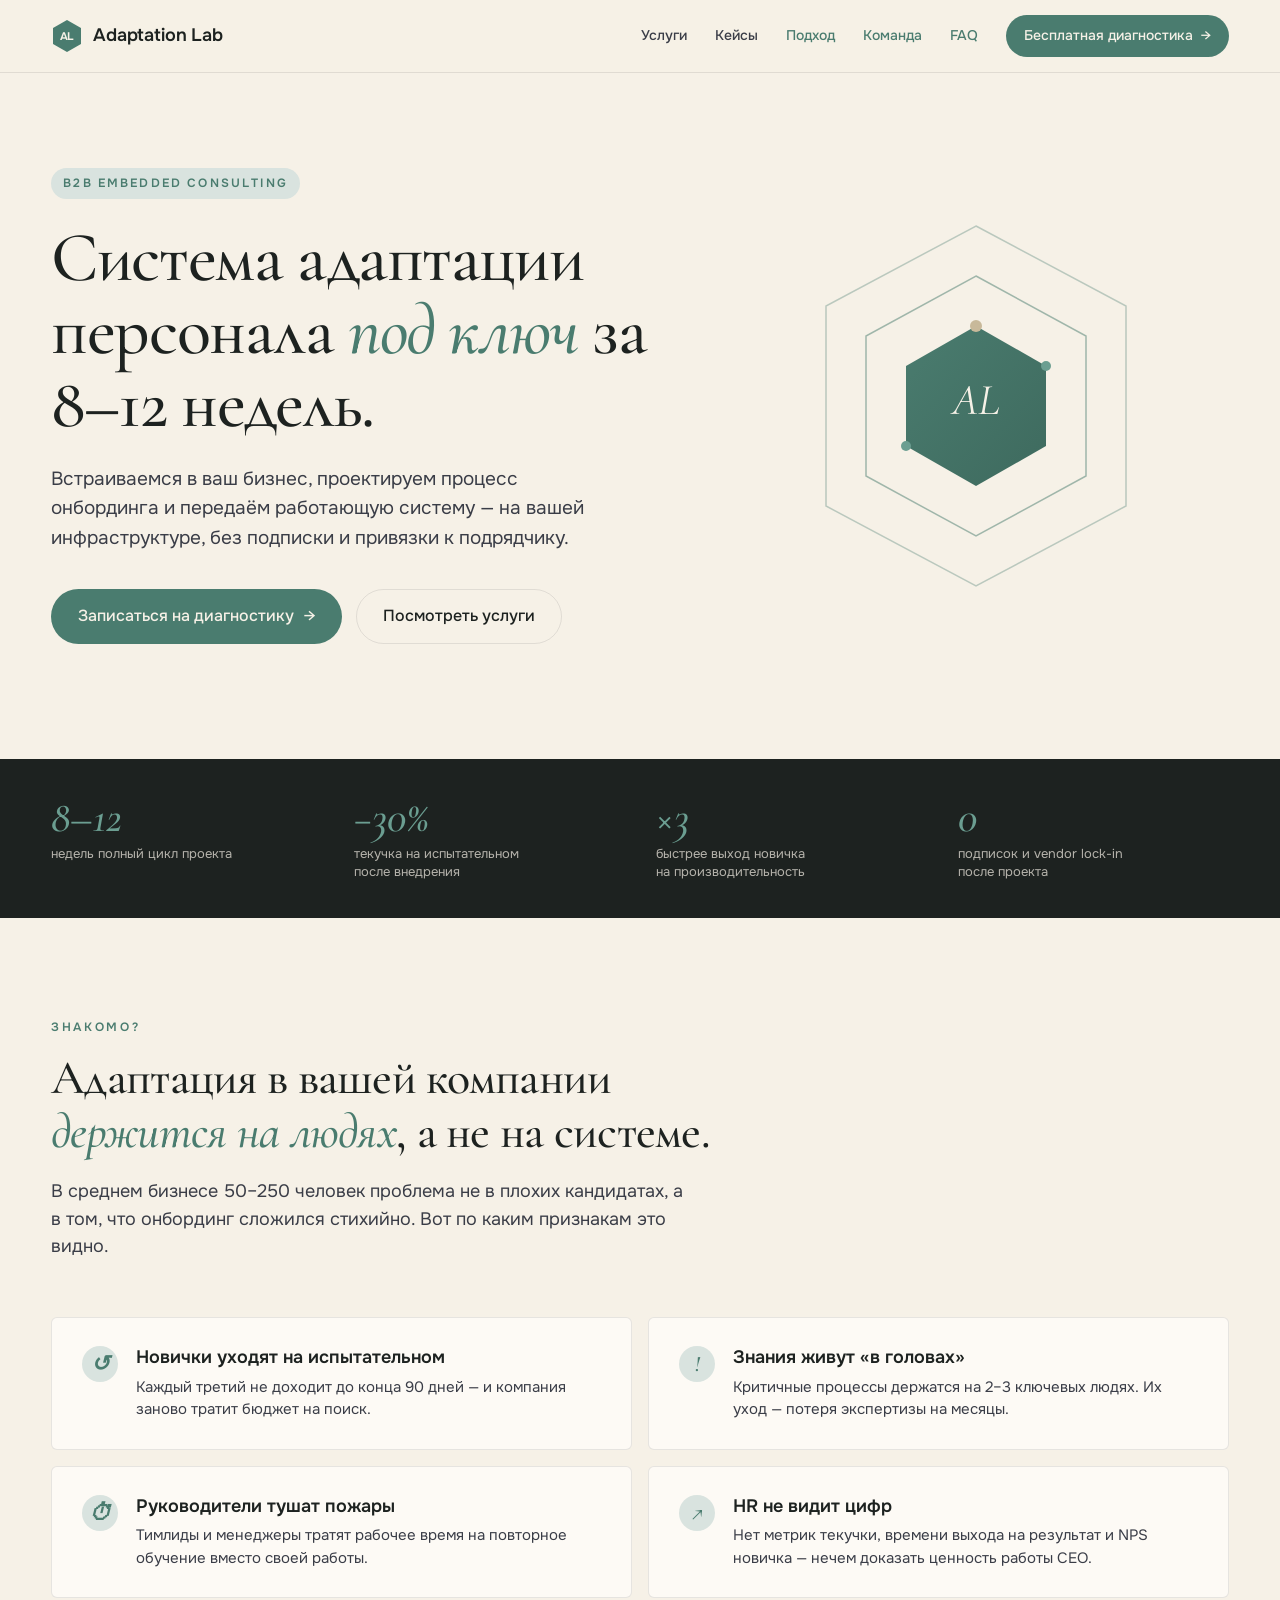
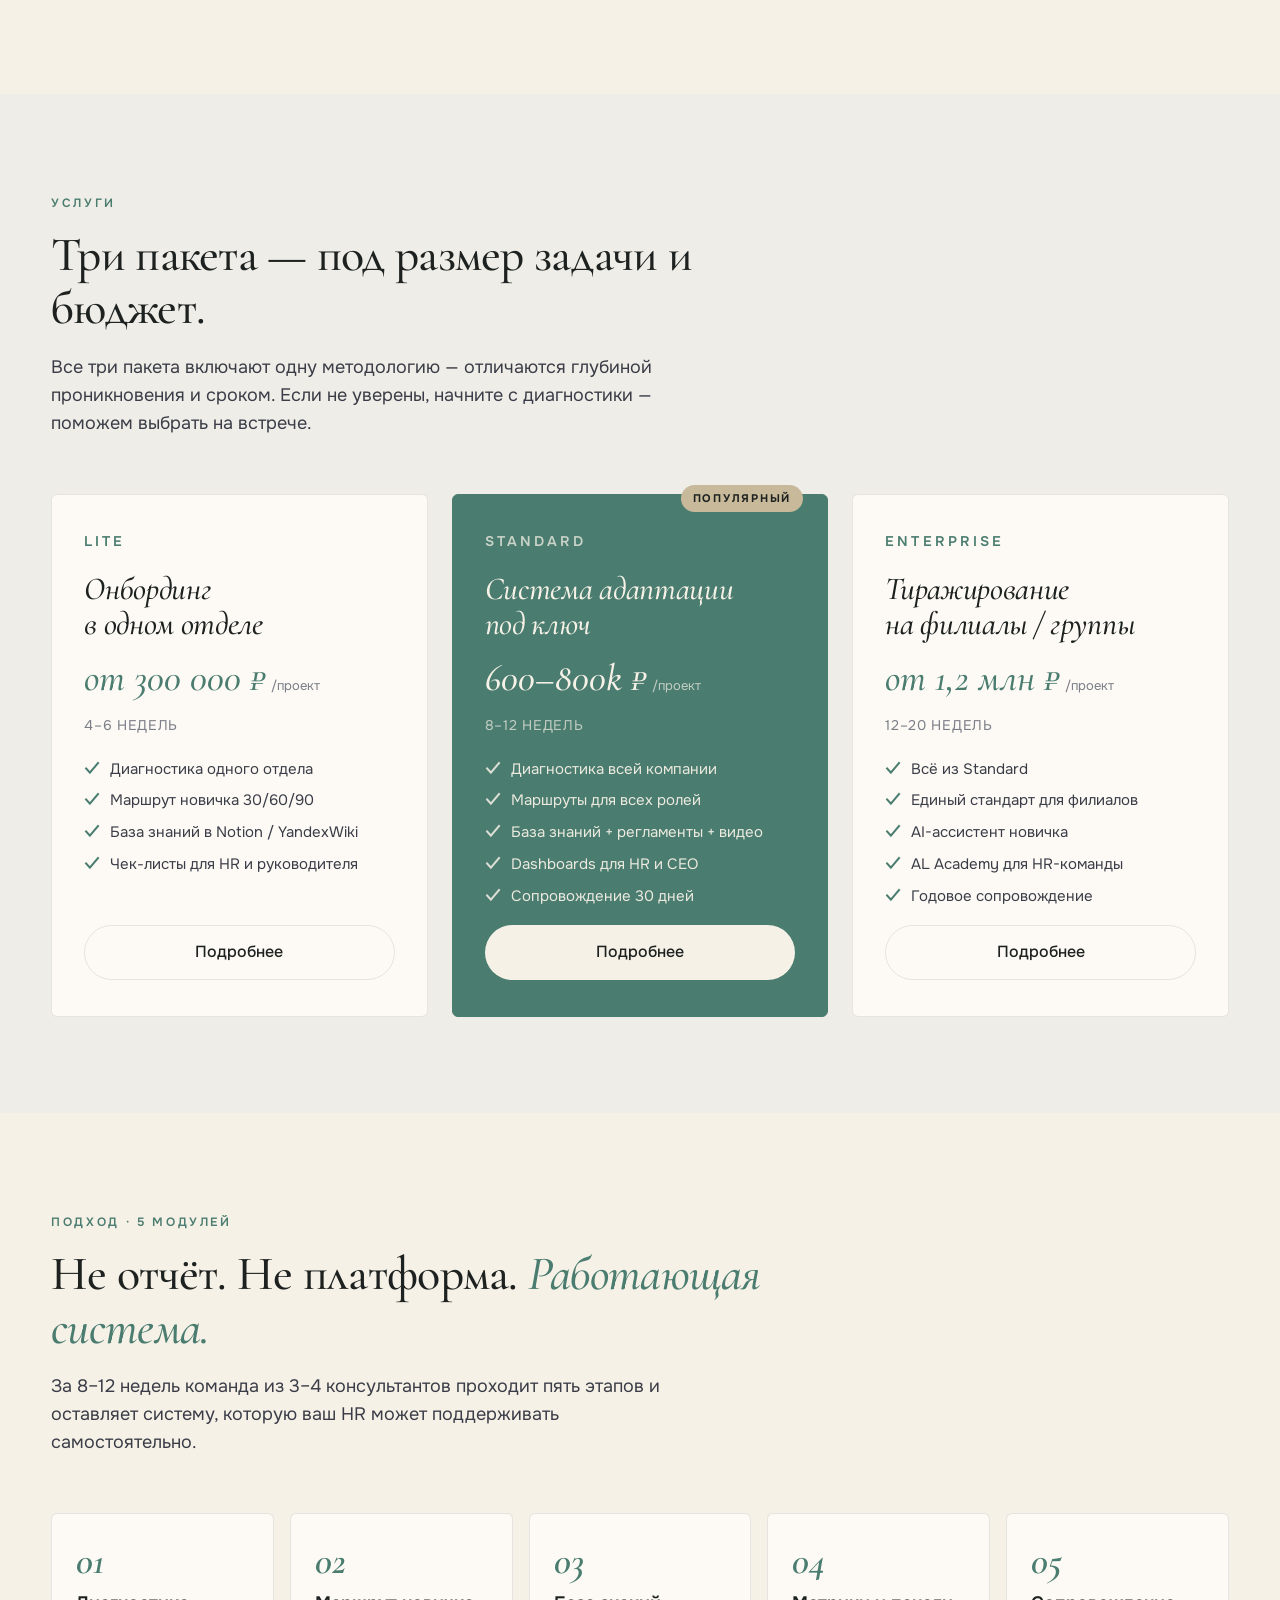
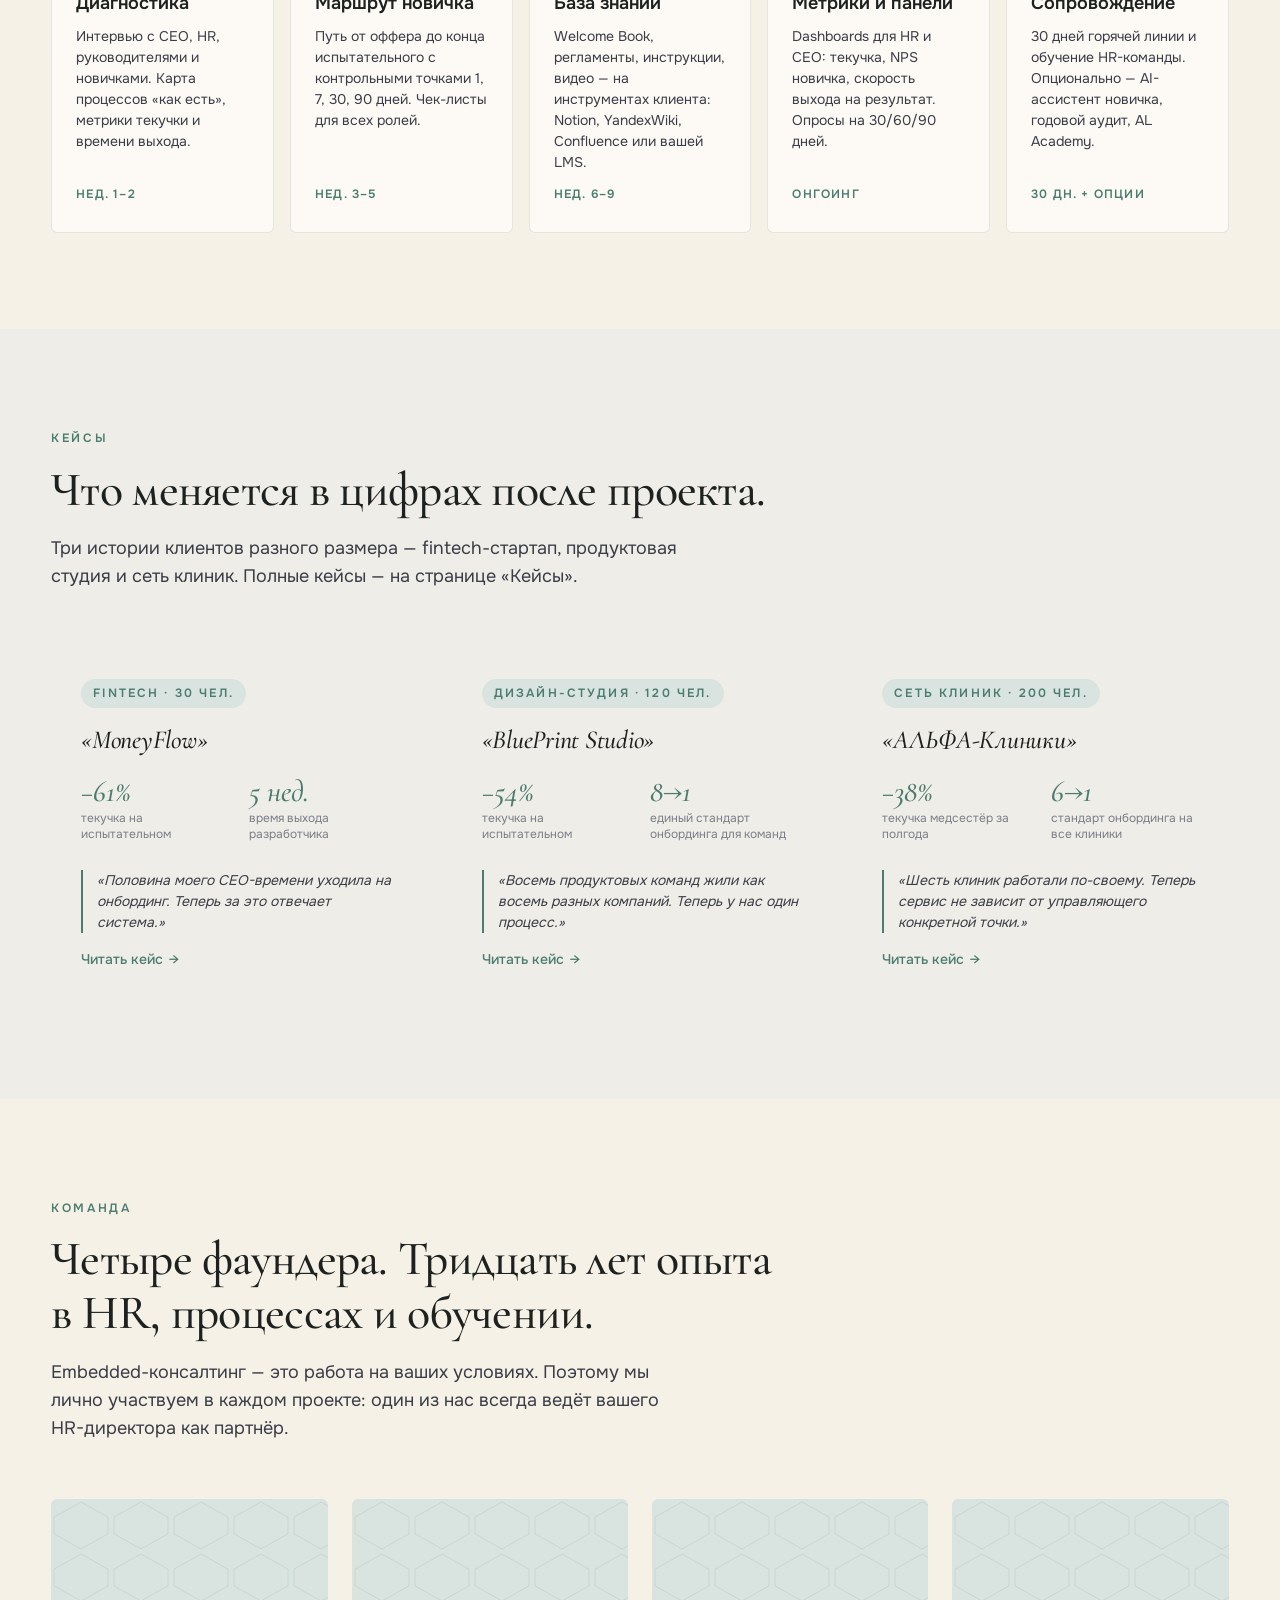
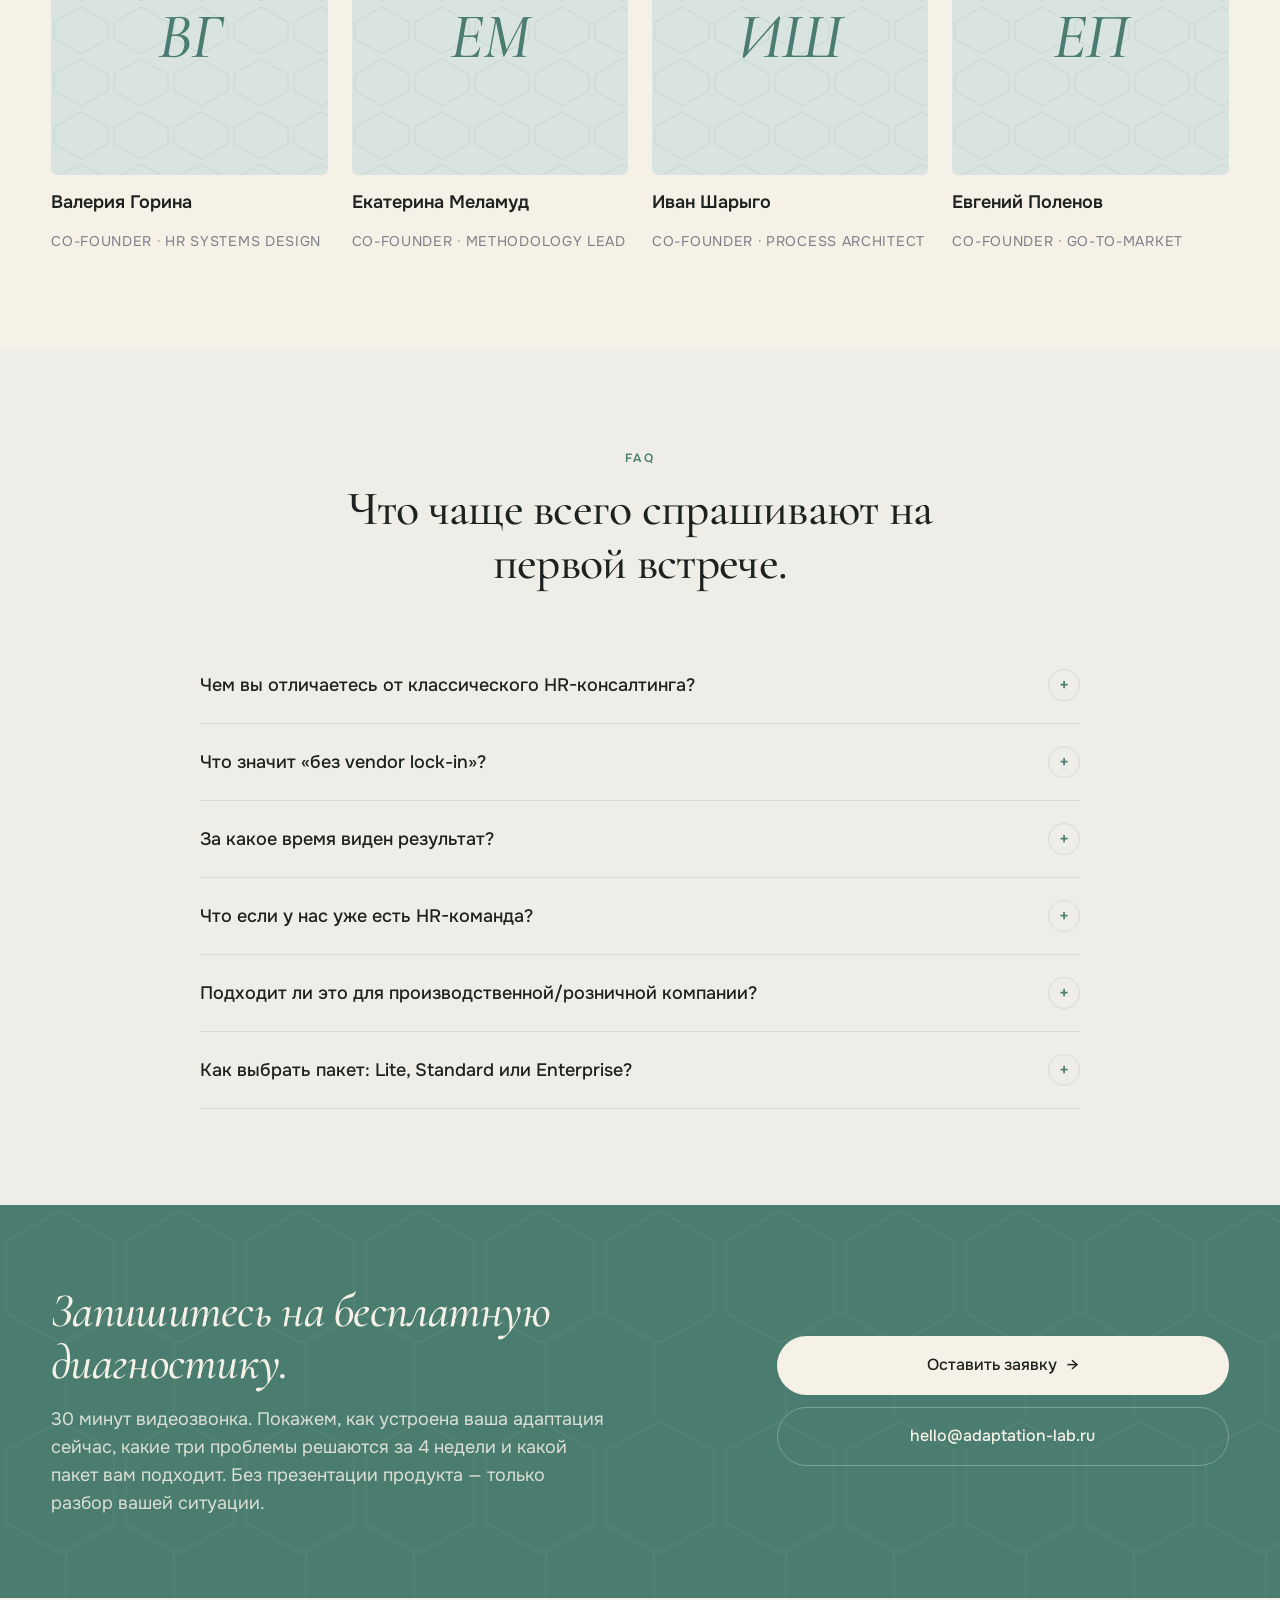
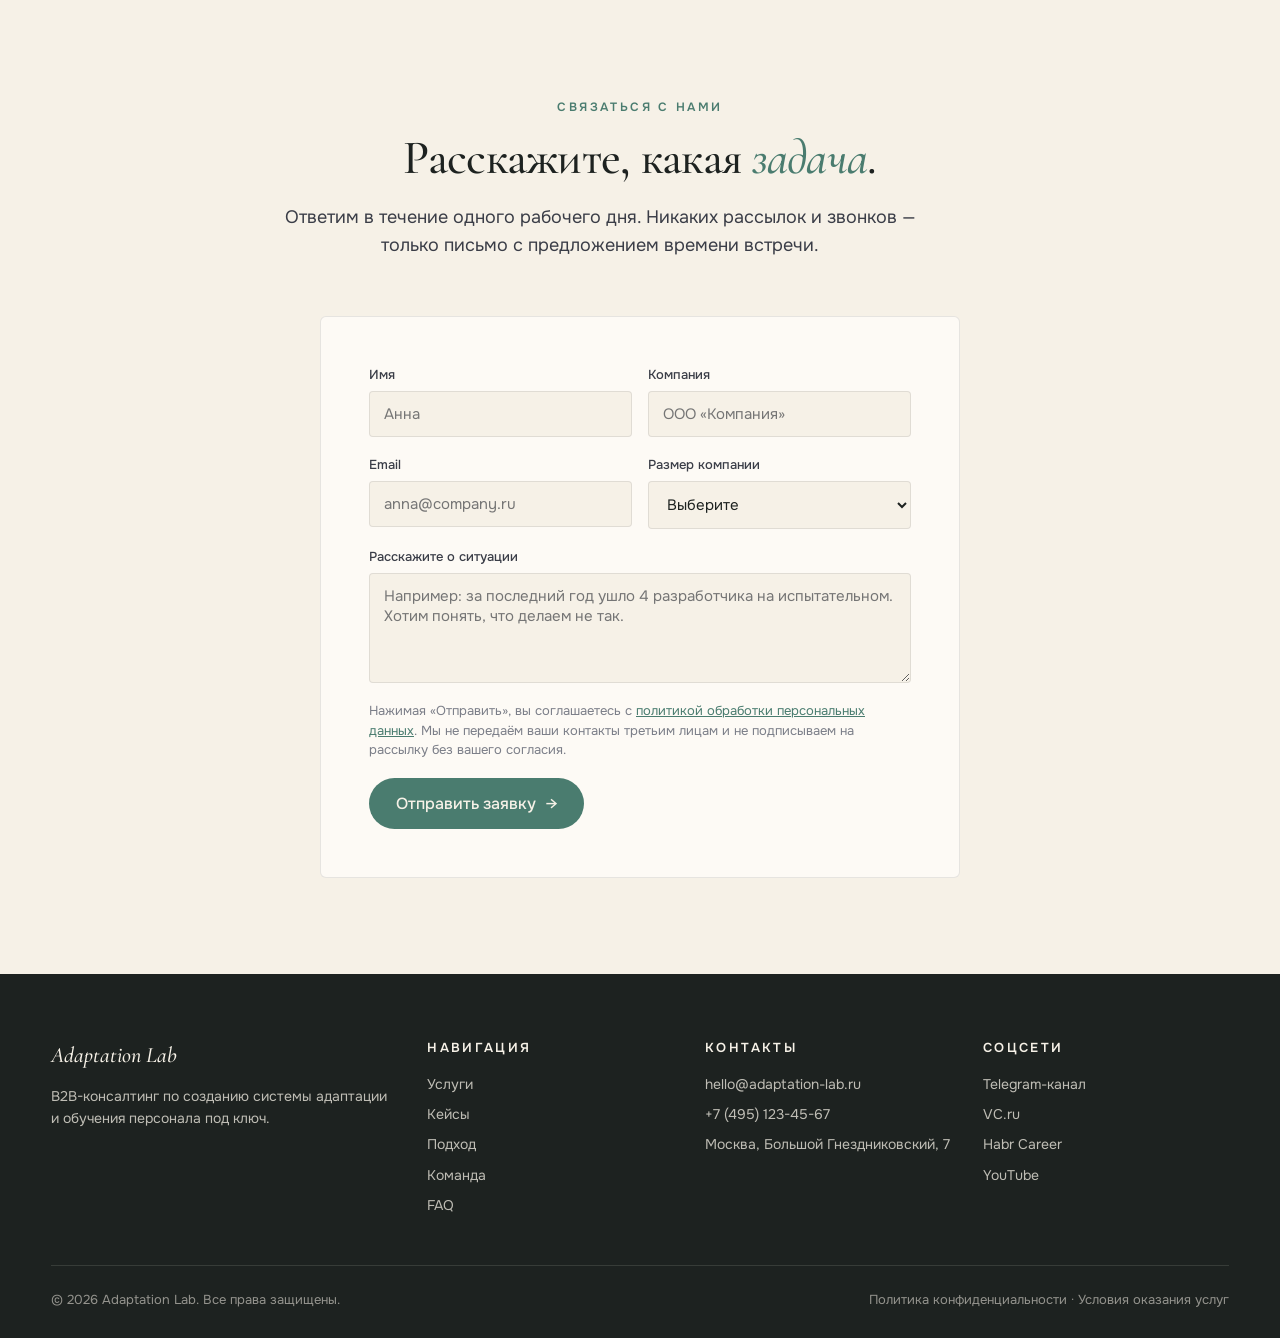
==== index.html @ 721b3966 "Add files via upload" ====
<!DOCTYPE html>
<html lang="ru">
<head>
<meta charset="UTF-8">
<meta name="viewport" content="width=device-width, initial-scale=1.0">
<title>Adaptation Lab — система адаптации персонала под ключ</title>
<meta name="description" content="B2B-консалтинг: проектируем и внедряем систему адаптации новых сотрудников за 8–12 недель. Без vendor lock-in. Для компаний 50–250 человек.">
<link rel="preconnect" href="https://fonts.googleapis.com">
<link rel="preconnect" href="https://fonts.gstatic.com" crossorigin>
<link href="https://fonts.googleapis.com/css2?family=Cormorant+Garamond:ital,wght@0,400;0,500;0,600;1,400;1,500;1,600&amp;family=Onest:wght@300;400;500;600;700&amp;display=swap" rel="stylesheet">
<link rel="stylesheet" href="style.css">
</head>
<body>

<!-- ========================= ШАПКА ========================= -->
<header class="site-header">
  <div class="container site-header__inner">
    <a href="index.html" class="logo" aria-label="Adaptation Lab">
      <svg class="logo-mark" viewBox="0 0 32 36" xmlns="http://www.w3.org/2000/svg">
        <polygon points="16,2 30,10 30,26 16,34 2,26 2,10"/>
        <text x="16" y="22" text-anchor="middle">AL</text>
      </svg>
      Adaptation&nbsp;Lab
    </a>

    <nav class="nav" aria-label="Главное меню">
      <a href="services.html" data-page="services.html">Услуги</a>
      <a href="cases.html" data-page="cases.html">Кейсы</a>
      <a href="index.html#approach" data-page="index.html">Подход</a>
      <a href="index.html#team" data-page="index.html">Команда</a>
      <a href="index.html#faq" data-page="index.html">FAQ</a>
      <a href="index.html#contact" class="nav-cta">Бесплатная диагностика <span class="arrow">→</span></a>
    </nav>

    <button class="menu-toggle" aria-label="Открыть меню" aria-expanded="false">
      <span></span><span></span><span></span>
    </button>
  </div>
</header>

<main>

<!-- ========================= HERO ========================= -->
<section class="hero">
  <div class="container hero__inner">
    <div class="hero__copy">
      <span class="hero__eyebrow">B2B Embedded Consulting</span>
      <h1>Система адаптации персонала <em>под ключ</em> за 8–12 недель.</h1>
      <p class="hero__lede">
        Встраиваемся в ваш бизнес, проектируем процесс онбординга и передаём
        работающую систему — на вашей инфраструктуре, без подписки и привязки к подрядчику.
      </p>
      <div class="hero__cta">
        <a href="#contact" class="btn btn--primary">Записаться на диагностику <span class="arrow">→</span></a>
        <a href="services.html" class="btn btn--secondary">Посмотреть услуги</a>
      </div>
    </div>

    <div class="hero__visual" aria-hidden="true">
      <svg viewBox="0 0 420 420" xmlns="http://www.w3.org/2000/svg">
        <defs>
          <linearGradient id="hexGrad" x1="0" y1="0" x2="1" y2="1">
            <stop offset="0%" stop-color="#4A7C6F"/>
            <stop offset="100%" stop-color="#3E6A5E"/>
          </linearGradient>
        </defs>
        <!-- Внешний шестиугольник -->
        <polygon points="210,30 360,110 360,310 210,390 60,310 60,110" fill="none" stroke="#4A7C6F" stroke-width="1.5" opacity="0.35"/>
        <!-- Средний -->
        <polygon points="210,80 320,140 320,280 210,340 100,280 100,140" fill="none" stroke="#4A7C6F" stroke-width="1.5" opacity="0.5"/>
        <!-- Внутренний (заполненный) -->
        <polygon points="210,130 280,170 280,250 210,290 140,250 140,170" fill="url(#hexGrad)"/>
        <!-- Маленькие узлы -->
        <circle cx="210" cy="130" r="6" fill="#C8B99A"/>
        <circle cx="280" cy="170" r="5" fill="#6B9E91"/>
        <circle cx="140" cy="250" r="5" fill="#6B9E91"/>
        <text x="210" y="218" text-anchor="middle" font-family="'Cormorant Garamond', serif" font-style="italic" font-size="44" fill="#F6F1E7">AL</text>
      </svg>
    </div>
  </div>
</section>

<!-- ========================= TRUST BAR ========================= -->
<section class="trust-bar">
  <div class="container">
    <div class="trust-bar__grid">
      <div class="trust-stat">
        <span class="trust-stat__num">8–12</span>
        <span class="trust-stat__label">недель полный цикл проекта</span>
      </div>
      <div class="trust-stat">
        <span class="trust-stat__num">−30%</span>
        <span class="trust-stat__label">текучка на испытательном<br>после внедрения</span>
      </div>
      <div class="trust-stat">
        <span class="trust-stat__num">×3</span>
        <span class="trust-stat__label">быстрее выход новичка<br>на производительность</span>
      </div>
      <div class="trust-stat">
        <span class="trust-stat__num">0</span>
        <span class="trust-stat__label">подписок и vendor&nbsp;lock-in<br>после проекта</span>
      </div>
    </div>
  </div>
</section>

<!-- ========================= ЗНАКОМО? ========================= -->
<section class="section section--cream">
  <div class="container">
    <div class="section-header">
      <span class="section__eyebrow">Знакомо?</span>
      <h2>Адаптация в вашей компании <em>держится на людях</em>, а не на системе.</h2>
      <p class="section__lede">
        В среднем бизнесе 50–250 человек проблема не в плохих кандидатах, а в том,
        что онбординг сложился стихийно. Вот по каким признакам это видно.
      </p>
    </div>

    <div class="pain-grid">
      <div class="pain-card">
        <div class="pain-card__icon">↺</div>
        <div>
          <div class="pain-card__title">Новички уходят на испытательном</div>
          <div class="pain-card__body">Каждый третий не доходит до конца 90 дней — и компания заново тратит бюджет на поиск.</div>
        </div>
      </div>
      <div class="pain-card">
        <div class="pain-card__icon">!</div>
        <div>
          <div class="pain-card__title">Знания живут «в головах»</div>
          <div class="pain-card__body">Критичные процессы держатся на 2–3 ключевых людях. Их уход — потеря экспертизы на месяцы.</div>
        </div>
      </div>
      <div class="pain-card">
        <div class="pain-card__icon">⏱</div>
        <div>
          <div class="pain-card__title">Руководители тушат пожары</div>
          <div class="pain-card__body">Тимлиды и менеджеры тратят рабочее время на повторное обучение вместо своей работы.</div>
        </div>
      </div>
      <div class="pain-card">
        <div class="pain-card__icon">↗</div>
        <div>
          <div class="pain-card__title">HR не видит цифр</div>
          <div class="pain-card__body">Нет метрик текучки, времени выхода на результат и NPS новичка — нечем доказать ценность работы CEO.</div>
        </div>
      </div>
    </div>
  </div>
</section>

<!-- ========================= УСЛУГИ ПРЕВЬЮ ========================= -->
<section class="section section--cream2" id="packages">
  <div class="container">
    <div class="section-header">
      <span class="section__eyebrow">Услуги</span>
      <h2>Три пакета — под размер задачи и бюджет.</h2>
      <p class="section__lede">
        Все три пакета включают одну методологию — отличаются глубиной проникновения и сроком.
        Если не уверены, начните с диагностики — поможем выбрать на встрече.
      </p>
    </div>

    <div class="packages">
      <div class="package">
        <span class="package__name">Lite</span>
        <h3 class="package__title">Онбординг<br>в одном отделе</h3>
        <div class="package__price">от 300 000 ₽<small>/проект</small></div>
        <div class="package__term">4–6 недель</div>
        <ul class="package__features">
          <li>Диагностика одного отдела</li>
          <li>Маршрут новичка 30/60/90</li>
          <li>База знаний в Notion / YandexWiki</li>
          <li>Чек-листы для HR и руководителя</li>
        </ul>
        <a href="services.html#lite" class="btn btn--secondary">Подробнее</a>
      </div>

      <div class="package package--featured">
        <span class="package__badge">Популярный</span>
        <span class="package__name">Standard</span>
        <h3 class="package__title">Система адаптации<br>под ключ</h3>
        <div class="package__price">600–800k ₽<small>/проект</small></div>
        <div class="package__term">8–12 недель</div>
        <ul class="package__features">
          <li>Диагностика всей компании</li>
          <li>Маршруты для всех ролей</li>
          <li>База знаний + регламенты + видео</li>
          <li>Dashboards для HR и CEO</li>
          <li>Сопровождение 30 дней</li>
        </ul>
        <a href="services.html#standard" class="btn btn--white">Подробнее</a>
      </div>

      <div class="package">
        <span class="package__name">Enterprise</span>
        <h3 class="package__title">Тиражирование<br>на филиалы / группы</h3>
        <div class="package__price">от 1,2 млн ₽<small>/проект</small></div>
        <div class="package__term">12–20 недель</div>
        <ul class="package__features">
          <li>Всё из Standard</li>
          <li>Единый стандарт для филиалов</li>
          <li>AI-ассистент новичка</li>
          <li>AL Academy для HR-команды</li>
          <li>Годовое сопровождение</li>
        </ul>
        <a href="services.html#enterprise" class="btn btn--secondary">Подробнее</a>
      </div>
    </div>
  </div>
</section>

<!-- ========================= ПОДХОД ========================= -->
<section class="section section--cream" id="approach">
  <div class="container">
    <div class="section-header">
      <span class="section__eyebrow">Подход · 5 модулей</span>
      <h2>Не отчёт. Не платформа. <em>Работающая система.</em></h2>
      <p class="section__lede">
        За 8–12 недель команда из 3–4 консультантов проходит пять этапов и оставляет
        систему, которую ваш HR может поддерживать самостоятельно.
      </p>
    </div>

    <div class="steps">
      <div class="step">
        <div class="step__num">01</div>
        <div class="step__title">Диагностика</div>
        <p class="step__body">Интервью с CEO, HR, руководителями и новичками. Карта процессов «как есть», метрики текучки и времени выхода.</p>
        <div class="step__weeks">Нед. 1–2</div>
      </div>
      <div class="step">
        <div class="step__num">02</div>
        <div class="step__title">Маршрут новичка</div>
        <p class="step__body">Путь от оффера до конца испытательного с контрольными точками 1, 7, 30, 90 дней. Чек-листы для всех ролей.</p>
        <div class="step__weeks">Нед. 3–5</div>
      </div>
      <div class="step">
        <div class="step__num">03</div>
        <div class="step__title">База знаний</div>
        <p class="step__body">Welcome Book, регламенты, инструкции, видео — на инструментах клиента: Notion, YandexWiki, Confluence или вашей LMS.</p>
        <div class="step__weeks">Нед. 6–9</div>
      </div>
      <div class="step">
        <div class="step__num">04</div>
        <div class="step__title">Метрики и панели</div>
        <p class="step__body">Dashboards для HR и CEO: текучка, NPS новичка, скорость выхода на результат. Опросы на 30/60/90 дней.</p>
        <div class="step__weeks">Онгоинг</div>
      </div>
      <div class="step">
        <div class="step__num">05</div>
        <div class="step__title">Сопровождение</div>
        <p class="step__body">30 дней горячей линии и обучение HR-команды. Опционально — AI-ассистент новичка, годовой аудит, AL Academy.</p>
        <div class="step__weeks">30 дн. + опции</div>
      </div>
    </div>
  </div>
</section>

<!-- ========================= КЕЙСЫ ПРЕВЬЮ ========================= -->
<section class="section section--cream2" id="cases">
  <div class="container">
    <div class="section-header">
      <span class="section__eyebrow">Кейсы</span>
      <h2>Что меняется в цифрах после проекта.</h2>
      <p class="section__lede">
        Три истории клиентов разного размера — fintech-стартап, продуктовая студия
        и сеть клиник. Полные кейсы — на странице «Кейсы».
      </p>
    </div>

    <div class="cases-grid">
      <div class="case-card">
        <span class="case-card__industry">Fintech · 30 чел.</span>
        <h3 class="case-card__title">«MoneyFlow»</h3>
        <div class="case-card__metrics">
          <div class="case-metric">
            <div class="case-metric__num">−61%</div>
            <div class="case-metric__label">текучка на испытательном</div>
          </div>
          <div class="case-metric">
            <div class="case-metric__num">5 нед.</div>
            <div class="case-metric__label">время выхода разработчика</div>
          </div>
        </div>
        <p class="case-card__quote">«Половина моего CEO-времени уходила на онбординг. Теперь за это отвечает система.»</p>
        <a href="cases.html#moneyflow" class="case-card__link">Читать кейс <span>→</span></a>
      </div>

      <div class="case-card">
        <span class="case-card__industry">Дизайн-студия · 120 чел.</span>
        <h3 class="case-card__title">«BluePrint Studio»</h3>
        <div class="case-card__metrics">
          <div class="case-metric">
            <div class="case-metric__num">−54%</div>
            <div class="case-metric__label">текучка на испытательном</div>
          </div>
          <div class="case-metric">
            <div class="case-metric__num">8→1</div>
            <div class="case-metric__label">единый стандарт онбординга для команд</div>
          </div>
        </div>
        <p class="case-card__quote">«Восемь продуктовых команд жили как восемь разных компаний. Теперь у нас один процесс.»</p>
        <a href="cases.html#blueprint" class="case-card__link">Читать кейс <span>→</span></a>
      </div>

      <div class="case-card">
        <span class="case-card__industry">Сеть клиник · 200 чел.</span>
        <h3 class="case-card__title">«АЛЬФА-Клиники»</h3>
        <div class="case-card__metrics">
          <div class="case-metric">
            <div class="case-metric__num">−38%</div>
            <div class="case-metric__label">текучка медсестёр за полгода</div>
          </div>
          <div class="case-metric">
            <div class="case-metric__num">6→1</div>
            <div class="case-metric__label">стандарт онбординга на все клиники</div>
          </div>
        </div>
        <p class="case-card__quote">«Шесть клиник работали по-своему. Теперь сервис не зависит от управляющего конкретной точки.»</p>
        <a href="cases.html#alfa" class="case-card__link">Читать кейс <span>→</span></a>
      </div>
    </div>
  </div>
</section>

<!-- ========================= КОМАНДА ========================= -->
<section class="section section--cream" id="team">
  <div class="container">
    <div class="section-header">
      <span class="section__eyebrow">Команда</span>
      <h2>Четыре фаундера. Тридцать лет опыта в HR, процессах и обучении.</h2>
      <p class="section__lede">
        Embedded-консалтинг — это работа на ваших условиях. Поэтому мы лично участвуем
        в каждом проекте: один из нас всегда ведёт вашего HR-директора как партнёр.
      </p>
    </div>

    <div class="team-grid">
      <div class="team-member">
        <div class="team-member__avatar">ВГ</div>
        <div class="team-member__name">Валерия Горина</div>
        <div class="team-member__role">Co-founder · HR Systems Design</div>
      </div>
      <div class="team-member">
        <div class="team-member__avatar">ЕМ</div>
        <div class="team-member__name">Екатерина Меламуд</div>
        <div class="team-member__role">Co-founder · Methodology Lead</div>
      </div>
      <div class="team-member">
        <div class="team-member__avatar">ИШ</div>
        <div class="team-member__name">Иван Шарыго</div>
        <div class="team-member__role">Co-founder · Process Architect</div>
      </div>
      <div class="team-member">
        <div class="team-member__avatar">ЕП</div>
        <div class="team-member__name">Евгений Поленов</div>
        <div class="team-member__role">Co-founder · Go-to-Market</div>
      </div>
    </div>
  </div>
</section>

<!-- ========================= FAQ ========================= -->
<section class="section section--cream2" id="faq">
  <div class="container">
    <div class="section-header center">
      <span class="section__eyebrow">FAQ</span>
      <h2>Что чаще всего спрашивают на первой встрече.</h2>
    </div>

    <div class="faq">
      <div class="faq__item">
        <button class="faq__q" aria-expanded="false">
          <span>Чем вы отличаетесь от классического HR-консалтинга?</span>
          <span class="faq__icon">+</span>
        </button>
        <div class="faq__a">
          <div class="faq__a-inner">
            Классический консалтинг продаёт отчёт с рекомендациями — внедрять его вы будете сами.
            Мы продаём результат: команда из 3–4 консультантов 8–12 недель работает внутри
            вашей компании, собирает систему и передаёт обученной HR-команде. После проекта
            у вас остаётся работающий процесс, а не папка PDF.
          </div>
        </div>
      </div>

      <div class="faq__item">
        <button class="faq__q" aria-expanded="false">
          <span>Что значит «без vendor lock-in»?</span>
          <span class="faq__icon">+</span>
        </button>
        <div class="faq__a">
          <div class="faq__a-inner">
            У нас нет собственной SaaS-платформы. Систему собираем на инструментах, которые
            уже есть у вас: 1С ЗУП, корпоративный портал, Notion / YandexWiki / Confluence,
            ваша LMS (iSpring, Поток, WebSoft, Mirapolis). После проекта вы не платите нам
            подписку и не зависите от наших серверов.
          </div>
        </div>
      </div>

      <div class="faq__item">
        <button class="faq__q" aria-expanded="false">
          <span>За какое время виден результат?</span>
          <span class="faq__icon">+</span>
        </button>
        <div class="faq__a">
          <div class="faq__a-inner">
            Первые артефакты (документы и регламенты) — на 3–5 неделе проекта. Изменения в
            метриках текучки и времени выхода видны через 3–6 месяцев после внедрения, потому
            что нужен полный цикл найма и испытательного срока новых сотрудников.
          </div>
        </div>
      </div>

      <div class="faq__item">
        <button class="faq__q" aria-expanded="false">
          <span>Что если у нас уже есть HR-команда?</span>
          <span class="faq__icon">+</span>
        </button>
        <div class="faq__a">
          <div class="faq__a-inner">
            Это идеальный сценарий. Мы работаем не вместо HR, а вместе с ним. По итогам
            проекта ваш HR владеет системой и поддерживает её самостоятельно. Если HR-команды
            нет, мы помогаем нанять одного-двух человек, которые потом ведут процесс.
          </div>
        </div>
      </div>

      <div class="faq__item">
        <button class="faq__q" aria-expanded="false">
          <span>Подходит ли это для производственной/розничной компании?</span>
          <span class="faq__icon">+</span>
        </button>
        <div class="faq__a">
          <div class="faq__a-inner">
            Да. У нас есть отдельный сценарий для бизнеса с распределёнными точками — единый
            стандарт онбординга, видео-инструкции, чек-листы для управляющих смен. Это
            пакет Enterprise с тиражированием.
          </div>
        </div>
      </div>

      <div class="faq__item">
        <button class="faq__q" aria-expanded="false">
          <span>Как выбрать пакет: Lite, Standard или Enterprise?</span>
          <span class="faq__icon">+</span>
        </button>
        <div class="faq__a">
          <div class="faq__a-inner">
            Если хотите проверить наш подход на одном отделе — берите Lite. Если меняете
            систему адаптации в компании 50–250 человек — Standard. Если нужно тиражировать
            на филиалы или нужны допмодули (AI-ассистент, AL Academy) — Enterprise. На первой
            встрече мы поможем определиться бесплатно.
          </div>
        </div>
      </div>
    </div>
  </div>
</section>

<!-- ========================= CTA + ФОРМА ========================= -->
<section class="cta-banner" id="contact">
  <div class="container">
    <div class="cta-banner__inner">
      <div>
        <h2>Запишитесь на бесплатную диагностику.</h2>
        <p>30 минут видеозвонка. Покажем, как устроена ваша адаптация сейчас, какие три проблемы решаются за 4 недели и какой пакет вам подходит. Без презентации продукта — только разбор вашей ситуации.</p>
      </div>

      <div class="cta-banner__buttons">
        <a href="#contact-form" class="btn btn--white">Оставить заявку <span class="arrow">→</span></a>
        <a href="mailto:hello@adaptation-lab.ru" class="btn btn--ghost">hello@adaptation-lab.ru</a>
      </div>
    </div>
  </div>
</section>

<section class="section section--cream">
  <div class="container">
    <div class="section-header center">
      <span class="section__eyebrow">Связаться с нами</span>
      <h2>Расскажите, какая <em>задача</em>.</h2>
      <p class="section__lede">
        Ответим в течение одного рабочего дня. Никаких рассылок и звонков — только письмо
        с предложением времени встречи.
      </p>
    </div>

    <form class="form" id="contact-form" novalidate>
      <div class="form-row">
        <div class="form-group">
          <label for="name">Имя</label>
          <input type="text" id="name" name="name" required autocomplete="name" placeholder="Анна">
        </div>
        <div class="form-group">
          <label for="company">Компания</label>
          <input type="text" id="company" name="company" required autocomplete="organization" placeholder="OOO «Компания»">
        </div>
      </div>

      <div class="form-row">
        <div class="form-group">
          <label for="email">Email</label>
          <input type="email" id="email" name="email" required autocomplete="email" placeholder="anna@company.ru">
        </div>
        <div class="form-group">
          <label for="size">Размер компании</label>
          <select id="size" name="size" required>
            <option value="">Выберите</option>
            <option value="lt50">До 50 человек</option>
            <option value="50-150">50–150 человек</option>
            <option value="150-250">150–250 человек</option>
            <option value="250+">Больше 250</option>
          </select>
        </div>
      </div>

      <div class="form-group">
        <label for="message">Расскажите о ситуации</label>
        <textarea id="message" name="message" placeholder="Например: за последний год ушло 4 разработчика на испытательном. Хотим понять, что делаем не так."></textarea>
      </div>

      <p class="form__small">
        Нажимая «Отправить», вы соглашаетесь с <a href="#">политикой обработки персональных данных</a>.
        Мы не передаём ваши контакты третьим лицам и не подписываем на рассылку без вашего согласия.
      </p>

      <button type="submit" class="btn btn--primary">Отправить заявку <span class="arrow">→</span></button>

      <div class="form__success" role="status">
        Спасибо! Заявка получена. Ответим в течение одного рабочего дня на указанный email.
      </div>
    </form>
  </div>
</section>

</main>

<!-- ========================= ФУТЕР ========================= -->
<footer class="site-footer">
  <div class="container">
    <div class="site-footer__top">
      <div>
        <div class="site-footer__brand">Adaptation Lab</div>
        <p>B2B-консалтинг по созданию системы адаптации<br>и обучения персонала под ключ.</p>
      </div>
      <div>
        <h4>Навигация</h4>
        <ul>
          <li><a href="services.html">Услуги</a></li>
          <li><a href="cases.html">Кейсы</a></li>
          <li><a href="index.html#approach">Подход</a></li>
          <li><a href="index.html#team">Команда</a></li>
          <li><a href="index.html#faq">FAQ</a></li>
        </ul>
      </div>
      <div>
        <h4>Контакты</h4>
        <ul>
          <li><a href="mailto:hello@adaptation-lab.ru">hello@adaptation-lab.ru</a></li>
          <li><a href="tel:+74951234567">+7 (495) 123-45-67</a></li>
          <li>Москва, Большой Гнездниковский, 7</li>
        </ul>
      </div>
      <div>
        <h4>Соцсети</h4>
        <ul>
          <li><a href="#">Telegram-канал</a></li>
          <li><a href="#">VC.ru</a></li>
          <li><a href="#">Habr Career</a></li>
          <li><a href="#">YouTube</a></li>
        </ul>
      </div>
    </div>

    <div class="site-footer__bottom">
      <span>© <span data-year>2026</span> Adaptation Lab. Все права защищены.</span>
      <span><a href="#">Политика конфиденциальности</a> · <a href="#">Условия оказания услуг</a></span>
    </div>
  </div>
</footer>

<script src="main.js"></script>
</body>
</html>
---- style.css ----
/* ============================================================
   Adaptation Lab — стили сайта
   Палитра: Sage / Charcoal / Cream / Tan / Sand
   Шрифты:  Cormorant Garamond (заголовки, цитаты) + Onest (текст)
   ============================================================ */

:root {
  --sage:        #4A7C6F;
  --sage-deep:   #3E6A5E;
  --sage-mid:    #6B9E91;
  --sage-soft:   #D9E3DF;
  --charcoal:    #1D2220;
  --charcoal-2:  #2D3330;
  --cream:       #F6F1E7;
  --cream-2:     #EFEDE7;
  --tan:         #C8B99A;
  --sand:        #E8DFC9;
  --white:       #FDFAF5;
  --ink:         #1D2220;
  --ink-2:       #3A3D47;
  --muted:       #7B7E88;
  --line:        rgba(29, 31, 40, 0.10);

  --font-serif:  'Cormorant Garamond', 'Times New Roman', serif;
  --font-sans:   'Onest', system-ui, -apple-system, sans-serif;

  --radius:      6px;
  --max-w:       1280px;
  --pad-x:       clamp(20px, 4vw, 56px);
}

* { box-sizing: border-box; margin: 0; padding: 0; }

html { scroll-behavior: smooth; }

body {
  font-family: var(--font-sans);
  font-size: 16px;
  line-height: 1.55;
  color: var(--ink);
  background: var(--cream);
  -webkit-font-smoothing: antialiased;
  -moz-osx-font-smoothing: grayscale;
}

a { color: inherit; text-decoration: none; }

img { max-width: 100%; display: block; }

/* ────────────── Контейнер ────────────── */
.container {
  max-width: var(--max-w);
  margin: 0 auto;
  padding: 0 var(--pad-x);
  width: 100%;
}

/* ────────────── Шапка ────────────── */
.site-header {
  position: sticky;
  top: 0;
  z-index: 100;
  background: rgba(246, 241, 231, 0.92);
  backdrop-filter: saturate(150%) blur(12px);
  -webkit-backdrop-filter: saturate(150%) blur(12px);
  border-bottom: 1px solid var(--line);
}
.site-header__inner {
  display: flex;
  align-items: center;
  justify-content: space-between;
  gap: 24px;
  height: 72px;
}
.logo {
  display: flex;
  align-items: center;
  gap: 10px;
  font-weight: 600;
  letter-spacing: -0.01em;
  font-size: 18px;
}
.logo-mark {
  width: 32px;
  height: 36px;
  display: block;
}
.logo-mark polygon { fill: var(--sage); }
.logo-mark text { fill: var(--cream); font-family: var(--font-sans); font-size: 11px; font-weight: 700; }

.nav {
  display: flex;
  align-items: center;
  gap: 28px;
}
.nav a {
  font-size: 14px;
  font-weight: 500;
  color: var(--ink-2);
  transition: color .15s;
}
.nav a:hover { color: var(--sage); }
.nav a.is-active { color: var(--sage); }

.nav-cta {
  display: inline-flex;
  align-items: center;
  gap: 8px;
  background: var(--sage);
  color: var(--cream) !important;
  padding: 10px 18px;
  border-radius: 999px;
  font-weight: 500;
  font-size: 14px;
  transition: background .15s, transform .15s;
}
.nav-cta:hover { background: var(--sage-deep); transform: translateY(-1px); }

.menu-toggle {
  display: none;
  background: none;
  border: 0;
  width: 40px;
  height: 40px;
  cursor: pointer;
  position: relative;
}
.menu-toggle span {
  display: block;
  width: 24px;
  height: 2px;
  background: var(--ink);
  margin: 5px auto;
  transition: transform .25s, opacity .15s;
}
.menu-toggle.is-open span:nth-child(1) { transform: translateY(7px) rotate(45deg); }
.menu-toggle.is-open span:nth-child(2) { opacity: 0; }
.menu-toggle.is-open span:nth-child(3) { transform: translateY(-7px) rotate(-45deg); }

@media (max-width: 880px) {
  .nav { display: none; position: absolute; top: 72px; left: 0; right: 0; flex-direction: column; gap: 0; background: var(--cream); padding: 16px var(--pad-x); border-bottom: 1px solid var(--line); }
  .nav.is-open { display: flex; }
  .nav a { padding: 12px 0; border-bottom: 1px solid var(--line); width: 100%; }
  .nav a:last-child { border-bottom: 0; }
  .nav-cta { margin-top: 12px; align-self: flex-start; }
  .menu-toggle { display: block; }
}

/* ────────────── Hero ────────────── */
.hero {
  padding: 80px 0 100px;
  position: relative;
  overflow: hidden;
}
.hero__inner {
  display: grid;
  grid-template-columns: 1.2fr 1fr;
  gap: 64px;
  align-items: center;
}
.hero__eyebrow {
  display: inline-block;
  font-size: 12px;
  font-weight: 600;
  letter-spacing: 0.18em;
  text-transform: uppercase;
  color: var(--sage);
  margin-bottom: 22px;
  padding: 6px 12px;
  background: var(--sage-soft);
  border-radius: 999px;
}
.hero h1 {
  font-family: var(--font-serif);
  font-weight: 500;
  font-size: clamp(40px, 5.5vw, 72px);
  line-height: 1.04;
  letter-spacing: -0.02em;
  color: var(--ink);
  margin-bottom: 24px;
}
.hero h1 em {
  font-style: italic;
  color: var(--sage);
}
.hero__lede {
  font-size: 19px;
  line-height: 1.55;
  color: var(--ink-2);
  max-width: 540px;
  margin-bottom: 36px;
}
.hero__cta {
  display: flex;
  flex-wrap: wrap;
  gap: 14px;
  align-items: center;
}
.hero__visual {
  position: relative;
  aspect-ratio: 1;
  display: flex;
  align-items: center;
  justify-content: center;
}
.hero__visual svg {
  width: 100%;
  max-width: 420px;
}

@media (max-width: 880px) {
  .hero { padding: 48px 0 64px; }
  .hero__inner { grid-template-columns: 1fr; gap: 32px; }
  .hero__visual { max-width: 320px; margin: 0 auto; }
}

/* ────────────── Кнопки ────────────── */
.btn {
  display: inline-flex;
  align-items: center;
  gap: 10px;
  font-family: var(--font-sans);
  font-size: 16px;
  font-weight: 500;
  padding: 14px 26px;
  border-radius: 999px;
  border: 1px solid transparent;
  cursor: pointer;
  transition: background .15s, transform .15s, border-color .15s, color .15s;
}
.btn--primary {
  background: var(--sage);
  color: var(--cream);
}
.btn--primary:hover { background: var(--sage-deep); transform: translateY(-1px); }
.btn--secondary {
  background: transparent;
  color: var(--ink);
  border-color: var(--line);
}
.btn--secondary:hover { border-color: var(--sage); color: var(--sage); }
.btn--ghost {
  background: transparent;
  color: var(--cream);
  border-color: rgba(245, 243, 239, 0.3);
}
.btn--ghost:hover { border-color: var(--cream); }
.btn--white {
  background: var(--cream);
  color: var(--ink);
}
.btn--white:hover { background: var(--white); }

.arrow {
  display: inline-block;
  transition: transform .15s;
}
.btn:hover .arrow { transform: translateX(2px); }

/* ────────────── Trust bar ────────────── */
.trust-bar {
  background: var(--charcoal);
  color: var(--cream);
  padding: 36px 0;
}
.trust-bar__grid {
  display: grid;
  grid-template-columns: repeat(4, 1fr);
  gap: 32px;
}
.trust-stat {
  display: flex;
  flex-direction: column;
  gap: 6px;
}
.trust-stat__num {
  font-family: var(--font-serif);
  font-style: italic;
  font-size: 44px;
  font-weight: 500;
  line-height: 1;
  color: var(--sage-mid);
}
.trust-stat__label {
  font-size: 13px;
  color: rgba(246, 241, 231, 0.7);
  line-height: 1.4;
}

@media (max-width: 720px) {
  .trust-bar__grid { grid-template-columns: 1fr 1fr; gap: 24px; }
}

/* ────────────── Секция ────────────── */
.section {
  padding: 96px 0;
  position: relative;
}
.section--cream { background: var(--cream); }
.section--cream2 { background: var(--cream-2); }
.section--charcoal { background: var(--charcoal); color: var(--cream); }
.section--sage { background: var(--sage); color: var(--cream); }

.section-header {
  margin-bottom: 56px;
  max-width: 720px;
}
.section-header.center {
  margin-left: auto;
  margin-right: auto;
  text-align: center;
}
.section__eyebrow {
  display: inline-block;
  font-size: 12px;
  font-weight: 600;
  letter-spacing: 0.22em;
  text-transform: uppercase;
  color: var(--sage);
  margin-bottom: 16px;
}
.section--charcoal .section__eyebrow { color: var(--sage-mid); }
.section--sage .section__eyebrow { color: rgba(245, 243, 239, 0.7); }
.section h2 {
  font-family: var(--font-serif);
  font-weight: 500;
  font-size: clamp(32px, 4vw, 48px);
  line-height: 1.12;
  letter-spacing: -0.015em;
  margin-bottom: 18px;
}
.section h2 em { font-style: italic; color: var(--sage); }
.section--charcoal h2 em, .section--sage h2 em { color: var(--cream); opacity: 0.9; }
.section__lede {
  font-size: 18px;
  line-height: 1.55;
  color: var(--ink-2);
  max-width: 640px;
}
.section--charcoal .section__lede { color: rgba(246, 241, 231, 0.75); }
.section--sage .section__lede { color: rgba(246, 241, 231, 0.85); }

@media (max-width: 720px) {
  .section { padding: 64px 0; }
  .section-header { margin-bottom: 36px; }
}

/* ────────────── Pain section (Знакомо?) ────────────── */
.pain-grid {
  display: grid;
  grid-template-columns: repeat(2, 1fr);
  gap: 16px;
}
.pain-card {
  background: var(--white);
  border: 1px solid var(--line);
  border-radius: var(--radius);
  padding: 28px 30px;
  display: flex;
  gap: 18px;
  align-items: flex-start;
  transition: border-color .2s, transform .2s;
}
.pain-card:hover { border-color: var(--sage-mid); transform: translateY(-2px); }
.pain-card__icon {
  flex-shrink: 0;
  width: 36px;
  height: 36px;
  display: flex;
  align-items: center;
  justify-content: center;
  border-radius: 50%;
  background: var(--sage-soft);
  color: var(--sage);
  font-family: var(--font-serif);
  font-style: italic;
  font-size: 22px;
  font-weight: 600;
}
.pain-card__title {
  font-size: 18px;
  font-weight: 600;
  margin-bottom: 6px;
  line-height: 1.3;
}
.pain-card__body {
  font-size: 15px;
  color: var(--ink-2);
  line-height: 1.5;
}

@media (max-width: 720px) {
  .pain-grid { grid-template-columns: 1fr; }
}

/* ────────────── Услуги (пакеты) ────────────── */
.packages {
  display: grid;
  grid-template-columns: repeat(3, 1fr);
  gap: 24px;
  align-items: stretch;
}
.package {
  background: var(--white);
  border: 1px solid var(--line);
  border-radius: var(--radius);
  padding: 36px 32px;
  display: flex;
  flex-direction: column;
  gap: 18px;
  position: relative;
  transition: border-color .2s, transform .2s, box-shadow .2s;
}
.package:hover {
  border-color: var(--sage);
  transform: translateY(-3px);
  box-shadow: 0 14px 40px rgba(29, 34, 32, 0.07);
}
.package--featured {
  background: var(--sage);
  color: var(--cream);
  border-color: var(--sage);
}
.package--featured:hover { background: var(--sage-deep); }

.package__badge {
  position: absolute;
  top: -10px;
  right: 24px;
  background: var(--tan);
  color: var(--charcoal);
  font-size: 11px;
  font-weight: 700;
  letter-spacing: 0.16em;
  text-transform: uppercase;
  padding: 5px 12px;
  border-radius: 999px;
}
.package__name {
  font-size: 14px;
  font-weight: 600;
  letter-spacing: 0.22em;
  text-transform: uppercase;
  color: var(--sage);
}
.package--featured .package__name { color: rgba(246, 241, 231, 0.75); }

.package__title {
  font-family: var(--font-serif);
  font-style: italic;
  font-weight: 500;
  font-size: 32px;
  line-height: 1.1;
  letter-spacing: -0.01em;
}
.package__price {
  font-family: var(--font-serif);
  font-style: italic;
  font-weight: 500;
  font-size: 38px;
  line-height: 1;
  color: var(--sage);
}
.package--featured .package__price { color: var(--cream); }
.package__price small {
  font-family: var(--font-sans);
  font-style: normal;
  font-size: 13px;
  font-weight: 400;
  color: var(--muted);
  margin-left: 6px;
}
.package--featured .package__price small { color: rgba(246, 241, 231, 0.7); }
.package__term {
  font-size: 14px;
  color: var(--muted);
  letter-spacing: 0.05em;
  text-transform: uppercase;
}
.package--featured .package__term { color: rgba(246, 241, 231, 0.7); }
.package__features {
  list-style: none;
  display: flex;
  flex-direction: column;
  gap: 10px;
  margin-top: 4px;
  padding: 0;
  flex: 1;
}
.package__features li {
  font-size: 15px;
  line-height: 1.45;
  display: flex;
  gap: 10px;
  align-items: flex-start;
  color: var(--ink-2);
}
.package--featured .package__features li { color: rgba(246, 241, 231, 0.94); }
.package__features li::before {
  content: '✓';
  color: var(--sage);
  font-weight: 700;
  flex-shrink: 0;
}
.package--featured .package__features li::before { color: rgba(246, 241, 231, 0.85); }
.package .btn { width: 100%; justify-content: center; }

@media (max-width: 920px) {
  .packages { grid-template-columns: 1fr; gap: 16px; }
}

/* ────────────── Подход (5 модулей) ────────────── */
.steps {
  display: grid;
  grid-template-columns: repeat(5, 1fr);
  gap: 16px;
  position: relative;
}
.step {
  background: var(--white);
  border: 1px solid var(--line);
  border-radius: var(--radius);
  padding: 28px 24px;
  display: flex;
  flex-direction: column;
  gap: 12px;
  position: relative;
  transition: border-color .2s, transform .2s;
}
.step:hover {
  border-color: var(--sage);
  transform: translateY(-2px);
}
.step__num {
  font-family: var(--font-serif);
  font-style: italic;
  font-weight: 600;
  font-size: 38px;
  color: var(--sage);
  line-height: 1;
}
.step__title {
  font-size: 18px;
  font-weight: 600;
  line-height: 1.25;
}
.step__body {
  font-size: 14px;
  color: var(--ink-2);
  line-height: 1.5;
  flex: 1;
}
.step__weeks {
  font-size: 12px;
  color: var(--sage);
  font-weight: 600;
  letter-spacing: 0.1em;
  text-transform: uppercase;
  margin-top: auto;
}

@media (max-width: 1100px) {
  .steps { grid-template-columns: repeat(2, 1fr); }
}
@media (max-width: 600px) {
  .steps { grid-template-columns: 1fr; }
}

/* ────────────── Кейсы превью ────────────── */
.cases-grid {
  display: grid;
  grid-template-columns: repeat(3, 1fr);
  gap: 24px;
}
.case-card {
  background: var(--cream-2);
  border-radius: var(--radius);
  padding: 32px 30px;
  display: flex;
  flex-direction: column;
  gap: 16px;
  transition: transform .2s, box-shadow .2s;
}
.case-card:hover {
  transform: translateY(-3px);
  box-shadow: 0 14px 40px rgba(29, 34, 32, 0.07);
}
.case-card__industry {
  display: inline-flex;
  align-self: flex-start;
  align-items: center;
  gap: 8px;
  font-size: 12px;
  font-weight: 600;
  letter-spacing: 0.18em;
  text-transform: uppercase;
  color: var(--sage);
  background: var(--sage-soft);
  padding: 5px 12px;
  border-radius: 999px;
}
.case-card__title {
  font-family: var(--font-serif);
  font-style: italic;
  font-weight: 500;
  font-size: 26px;
  line-height: 1.2;
  letter-spacing: -0.01em;
}
.case-card__metrics {
  display: flex;
  gap: 20px;
  margin: 6px 0 12px;
}
.case-metric {
  flex: 1;
}
.case-metric__num {
  font-family: var(--font-serif);
  font-style: italic;
  font-weight: 500;
  font-size: 30px;
  color: var(--sage);
  line-height: 1;
}
.case-metric__label {
  font-size: 12px;
  color: var(--muted);
  margin-top: 4px;
  line-height: 1.3;
}
.case-card__quote {
  font-size: 14px;
  font-style: italic;
  color: var(--ink-2);
  line-height: 1.5;
  border-left: 2px solid var(--sage);
  padding-left: 14px;
}
.case-card__link {
  font-size: 14px;
  font-weight: 500;
  color: var(--sage);
  display: inline-flex;
  gap: 6px;
  margin-top: auto;
}
.case-card__link:hover { gap: 10px; }

@media (max-width: 920px) {
  .cases-grid { grid-template-columns: 1fr; }
}

/* ────────────── Команда ────────────── */
.team-grid {
  display: grid;
  grid-template-columns: repeat(4, 1fr);
  gap: 24px;
}
.team-member {
  text-align: left;
  display: flex;
  flex-direction: column;
  gap: 14px;
}
.team-member__avatar {
  aspect-ratio: 1;
  border-radius: var(--radius);
  background: var(--sage-soft);
  display: flex;
  align-items: center;
  justify-content: center;
  font-family: var(--font-serif);
  font-style: italic;
  font-size: 64px;
  font-weight: 500;
  color: var(--sage);
  letter-spacing: -0.01em;
  position: relative;
  overflow: hidden;
}
.team-member__avatar::before {
  content: '';
  position: absolute;
  inset: 0;
  background-image: url("data:image/svg+xml;utf8,<svg xmlns='http://www.w3.org/2000/svg' width='80' height='70' viewBox='0 0 80 70'><polygon points='40,4 76,24 76,46 40,66 4,46 4,24' fill='none' stroke='%234A7C6F' stroke-width='1' opacity='0.18'/></svg>");
  background-size: 60px;
  background-repeat: repeat;
}
.team-member__name {
  font-size: 18px;
  font-weight: 600;
}
.team-member__role {
  font-size: 14px;
  color: var(--muted);
  letter-spacing: 0.05em;
  text-transform: uppercase;
}

@media (max-width: 880px) {
  .team-grid { grid-template-columns: 1fr 1fr; }
}

/* ────────────── FAQ accordion ────────────── */
.faq {
  max-width: 880px;
  margin: 0 auto;
}
.faq__item {
  border-bottom: 1px solid var(--line);
}
.faq__q {
  width: 100%;
  background: none;
  border: none;
  cursor: pointer;
  display: flex;
  align-items: center;
  justify-content: space-between;
  text-align: left;
  padding: 22px 0;
  font-family: inherit;
  font-size: 18px;
  font-weight: 500;
  color: var(--ink);
  gap: 16px;
}
.faq__icon {
  flex-shrink: 0;
  width: 32px;
  height: 32px;
  border-radius: 50%;
  border: 1px solid var(--line);
  display: flex;
  align-items: center;
  justify-content: center;
  font-size: 18px;
  color: var(--sage);
  transition: transform .25s, background .15s;
}
.faq__item.is-open .faq__icon {
  background: var(--sage);
  color: var(--cream);
  border-color: var(--sage);
  transform: rotate(45deg);
}
.faq__a {
  max-height: 0;
  overflow: hidden;
  transition: max-height .35s ease;
}
.faq__a-inner {
  padding: 0 0 22px;
  color: var(--ink-2);
  line-height: 1.6;
  font-size: 16px;
  max-width: 720px;
}

/* ────────────── CTA banner ────────────── */
.cta-banner {
  background: var(--sage);
  color: var(--cream);
  padding: 80px 0;
  position: relative;
  overflow: hidden;
}
.cta-banner::before {
  content: '';
  position: absolute;
  inset: 0;
  background-image: url("data:image/svg+xml;utf8,<svg xmlns='http://www.w3.org/2000/svg' width='160' height='140' viewBox='0 0 160 140'><g fill='none' stroke='%23F6F1E7' stroke-width='1'><polygon points='40,4 76,24 76,72 40,92 4,72 4,24'/><polygon points='120,4 156,24 156,72 120,92 84,72 84,24'/><polygon points='80,72 116,92 116,140 80,160 44,140 44,92'/></g></svg>");
  background-size: 240px;
  opacity: 0.06;
  pointer-events: none;
}
.cta-banner__inner {
  display: grid;
  grid-template-columns: 1.5fr 1fr;
  gap: 48px;
  align-items: center;
  position: relative;
}
.cta-banner h2 {
  font-family: var(--font-serif);
  font-style: italic;
  font-weight: 500;
  font-size: clamp(32px, 4vw, 48px);
  line-height: 1.1;
  letter-spacing: -0.015em;
  margin-bottom: 16px;
}
.cta-banner p {
  font-size: 18px;
  color: rgba(246, 241, 231, 0.85);
  max-width: 560px;
  line-height: 1.55;
}
.cta-banner__buttons {
  display: flex;
  flex-direction: column;
  gap: 12px;
}
.cta-banner__buttons .btn { justify-content: center; padding: 16px 28px; }

@media (max-width: 880px) {
  .cta-banner { padding: 56px 0; }
  .cta-banner__inner { grid-template-columns: 1fr; gap: 28px; }
}

/* ────────────── Форма ────────────── */
.form {
  background: var(--white);
  padding: 48px;
  border-radius: var(--radius);
  border: 1px solid var(--line);
  display: flex;
  flex-direction: column;
  gap: 18px;
  max-width: 640px;
  margin: 0 auto;
}
.form-row {
  display: grid;
  grid-template-columns: 1fr 1fr;
  gap: 16px;
}
.form-group {
  display: flex;
  flex-direction: column;
  gap: 6px;
}
.form label {
  font-size: 13px;
  color: var(--ink-2);
  font-weight: 500;
}
.form input,
.form textarea,
.form select {
  font-family: inherit;
  font-size: 15px;
  padding: 12px 14px;
  background: var(--cream);
  border: 1px solid var(--line);
  border-radius: 4px;
  color: var(--ink);
  transition: border-color .15s;
}
.form input:focus,
.form textarea:focus,
.form select:focus {
  outline: none;
  border-color: var(--sage);
}
.form textarea {
  min-height: 110px;
  resize: vertical;
  font-family: inherit;
}
.form__small {
  font-size: 13px;
  color: var(--muted);
  line-height: 1.5;
}
.form__small a { color: var(--sage); text-decoration: underline; }
.form .btn { align-self: flex-start; }

.form__success {
  background: var(--sage-soft);
  color: var(--sage-deep);
  padding: 16px 20px;
  border-radius: 4px;
  font-size: 15px;
  display: none;
}
.form__success.is-visible { display: block; }

@media (max-width: 600px) {
  .form { padding: 28px; }
  .form-row { grid-template-columns: 1fr; }
}

/* ────────────── Footer ────────────── */
.site-footer {
  background: var(--charcoal);
  color: rgba(246, 241, 231, 0.75);
  padding: 64px 0 28px;
  font-size: 14px;
  line-height: 1.6;
}
.site-footer__top {
  display: grid;
  grid-template-columns: 1.4fr 1fr 1fr 1fr;
  gap: 32px;
  margin-bottom: 48px;
}
.site-footer h4 {
  color: var(--cream);
  font-size: 13px;
  font-weight: 600;
  letter-spacing: 0.18em;
  text-transform: uppercase;
  margin-bottom: 14px;
}
.site-footer__brand {
  font-family: var(--font-serif);
  font-style: italic;
  font-weight: 500;
  font-size: 22px;
  color: var(--cream);
  margin-bottom: 12px;
}
.site-footer ul {
  list-style: none;
  display: flex;
  flex-direction: column;
  gap: 8px;
  padding: 0;
}
.site-footer a:hover { color: var(--sage-mid); }

.site-footer__bottom {
  display: flex;
  flex-wrap: wrap;
  justify-content: space-between;
  gap: 16px;
  align-items: center;
  border-top: 1px solid rgba(246, 241, 231, 0.12);
  padding-top: 24px;
  font-size: 13px;
  color: rgba(246, 241, 231, 0.55);
}

@media (max-width: 880px) {
  .site-footer__top { grid-template-columns: 1fr 1fr; gap: 24px; }
}
@media (max-width: 480px) {
  .site-footer__top { grid-template-columns: 1fr; }
}

/* ────────────── Page hero (для services / cases) ────────────── */
.page-hero {
  padding: 80px 0 60px;
  background: var(--cream-2);
  border-bottom: 1px solid var(--line);
}
.page-hero__eyebrow {
  font-size: 12px;
  font-weight: 600;
  letter-spacing: 0.22em;
  text-transform: uppercase;
  color: var(--sage);
  margin-bottom: 16px;
}
.page-hero h1 {
  font-family: var(--font-serif);
  font-weight: 500;
  font-size: clamp(36px, 4.5vw, 60px);
  line-height: 1.1;
  letter-spacing: -0.02em;
  max-width: 880px;
  margin-bottom: 18px;
}
.page-hero h1 em { font-style: italic; color: var(--sage); }
.page-hero p {
  font-size: 19px;
  color: var(--ink-2);
  max-width: 720px;
  line-height: 1.55;
}

/* ────────────── Сравнительная таблица пакетов ────────────── */
.compare-table {
  width: 100%;
  border-collapse: collapse;
  background: var(--white);
  border: 1px solid var(--line);
  border-radius: var(--radius);
  overflow: hidden;
  font-size: 14px;
}
.compare-table th, .compare-table td {
  padding: 16px 20px;
  text-align: left;
  border-bottom: 1px solid var(--line);
  vertical-align: top;
}
.compare-table thead th {
  background: var(--cream-2);
  font-size: 13px;
  font-weight: 600;
  letter-spacing: 0.05em;
  color: var(--ink);
}
.compare-table thead th.featured { background: var(--sage); color: var(--cream); }
.compare-table tbody td:first-child {
  font-weight: 500;
  color: var(--ink-2);
  letter-spacing: 0.04em;
  font-size: 13px;
  text-transform: uppercase;
  width: 30%;
}
.compare-table .featured-col { background: rgba(74, 124, 111, 0.05); }
.compare-table tr:last-child td { border-bottom: none; }

@media (max-width: 720px) {
  .compare-table { font-size: 12px; }
  .compare-table th, .compare-table td { padding: 12px 14px; }
}

/* ────────────── Case detail ────────────── */
.case-detail {
  display: grid;
  grid-template-columns: 1fr;
  gap: 48px;
  margin-top: 24px;
}
.case-block {
  background: var(--white);
  border: 1px solid var(--line);
  border-radius: var(--radius);
  padding: 48px;
}
.case-block__head {
  display: flex;
  flex-wrap: wrap;
  align-items: center;
  gap: 18px;
  margin-bottom: 24px;
}
.case-block__title {
  font-family: var(--font-serif);
  font-style: italic;
  font-weight: 500;
  font-size: 36px;
  line-height: 1.15;
  letter-spacing: -0.01em;
}
.case-block__metrics {
  display: grid;
  grid-template-columns: repeat(4, 1fr);
  gap: 18px;
  margin: 24px 0 28px;
  padding: 24px 0;
  border-top: 1px solid var(--line);
  border-bottom: 1px solid var(--line);
}
.case-metric-big__num {
  font-family: var(--font-serif);
  font-style: italic;
  font-weight: 500;
  font-size: 38px;
  color: var(--sage);
  line-height: 1;
  letter-spacing: -0.01em;
}
.case-metric-big__label {
  font-size: 13px;
  color: var(--muted);
  margin-top: 6px;
  line-height: 1.4;
}
.case-block h3 {
  font-size: 14px;
  font-weight: 600;
  letter-spacing: 0.18em;
  text-transform: uppercase;
  color: var(--sage);
  margin: 24px 0 10px;
}
.case-block p {
  color: var(--ink-2);
  line-height: 1.6;
  margin-bottom: 12px;
}
.case-block blockquote {
  font-family: var(--font-serif);
  font-style: italic;
  font-size: 22px;
  line-height: 1.4;
  color: var(--ink);
  border-left: 3px solid var(--sage);
  padding: 4px 0 4px 22px;
  margin: 28px 0;
  max-width: 720px;
}

@media (max-width: 720px) {
  .case-block { padding: 28px; }
  .case-block__metrics { grid-template-columns: 1fr 1fr; gap: 16px; }
}

/* ────────────── Module deep dive ────────────── */
.modules-deep {
  display: flex;
  flex-direction: column;
  gap: 16px;
}
.module-row {
  display: grid;
  grid-template-columns: 80px 1fr;
  gap: 24px;
  background: var(--white);
  border: 1px solid var(--line);
  border-radius: var(--radius);
  padding: 32px;
  align-items: start;
}
.module-row__num {
  font-family: var(--font-serif);
  font-style: italic;
  font-weight: 600;
  font-size: 56px;
  color: var(--sage);
  line-height: 1;
}
.module-row__name {
  font-size: 22px;
  font-weight: 600;
  margin-bottom: 6px;
}
.module-row__weeks {
  font-size: 12px;
  color: var(--sage);
  font-weight: 600;
  letter-spacing: 0.18em;
  text-transform: uppercase;
  margin-bottom: 14px;
}
.module-row__body {
  color: var(--ink-2);
  line-height: 1.6;
}
.module-row ul {
  margin-top: 14px;
  list-style: none;
  display: grid;
  grid-template-columns: 1fr 1fr;
  gap: 8px 24px;
}
.module-row ul li {
  font-size: 14px;
  color: var(--ink-2);
  position: relative;
  padding-left: 18px;
  line-height: 1.5;
}
.module-row ul li::before {
  content: '✓';
  color: var(--sage);
  position: absolute;
  left: 0;
  font-weight: 700;
}

@media (max-width: 720px) {
  .module-row { grid-template-columns: 1fr; padding: 24px; }
  .module-row ul { grid-template-columns: 1fr; }
  .module-row__num { font-size: 40px; }
}

/* ────────────── Утилиты ────────────── */
.hidden { display: none !important; }
.visually-hidden {
  position: absolute;
  width: 1px; height: 1px;
  padding: 0; margin: -1px;
  overflow: hidden; clip: rect(0,0,0,0);
  white-space: nowrap; border: 0;
}
.text-center { text-align: center; }
.mt-lg { margin-top: 64px; }
.mb-lg { margin-bottom: 64px; }
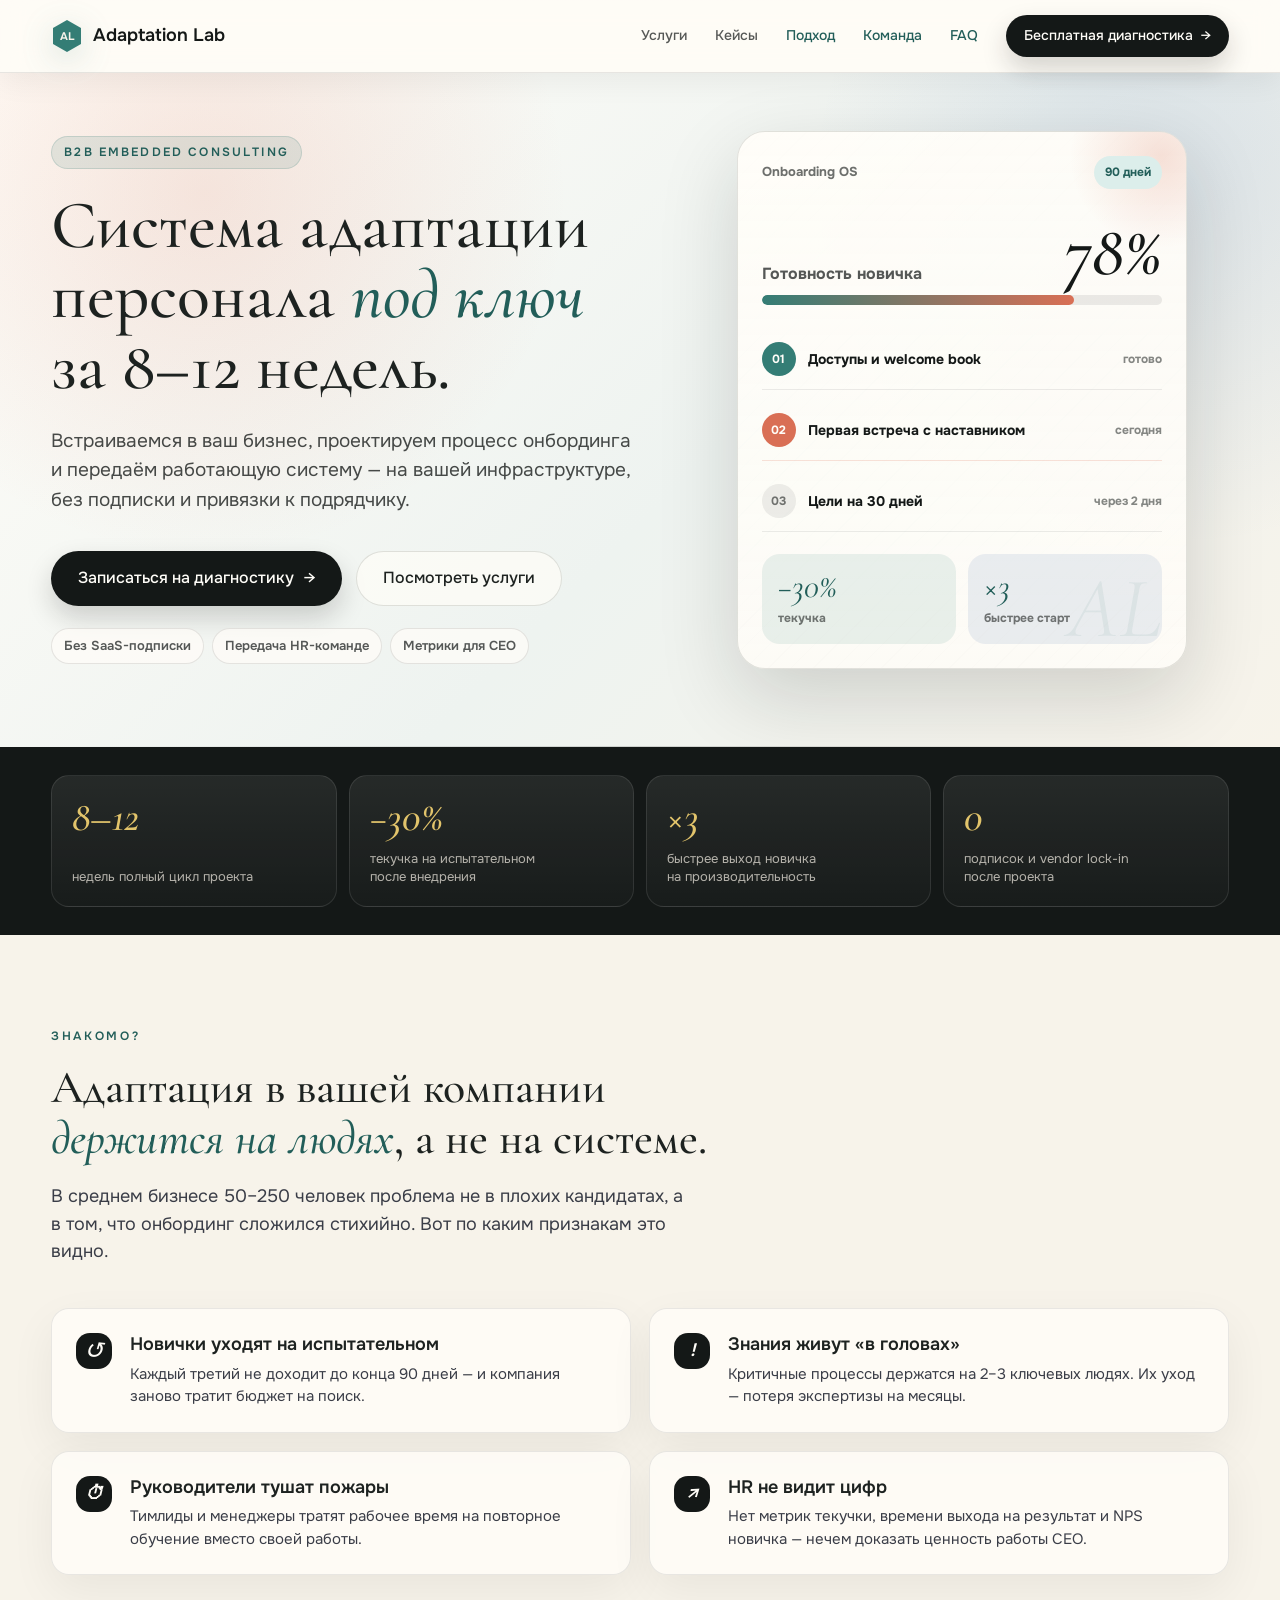
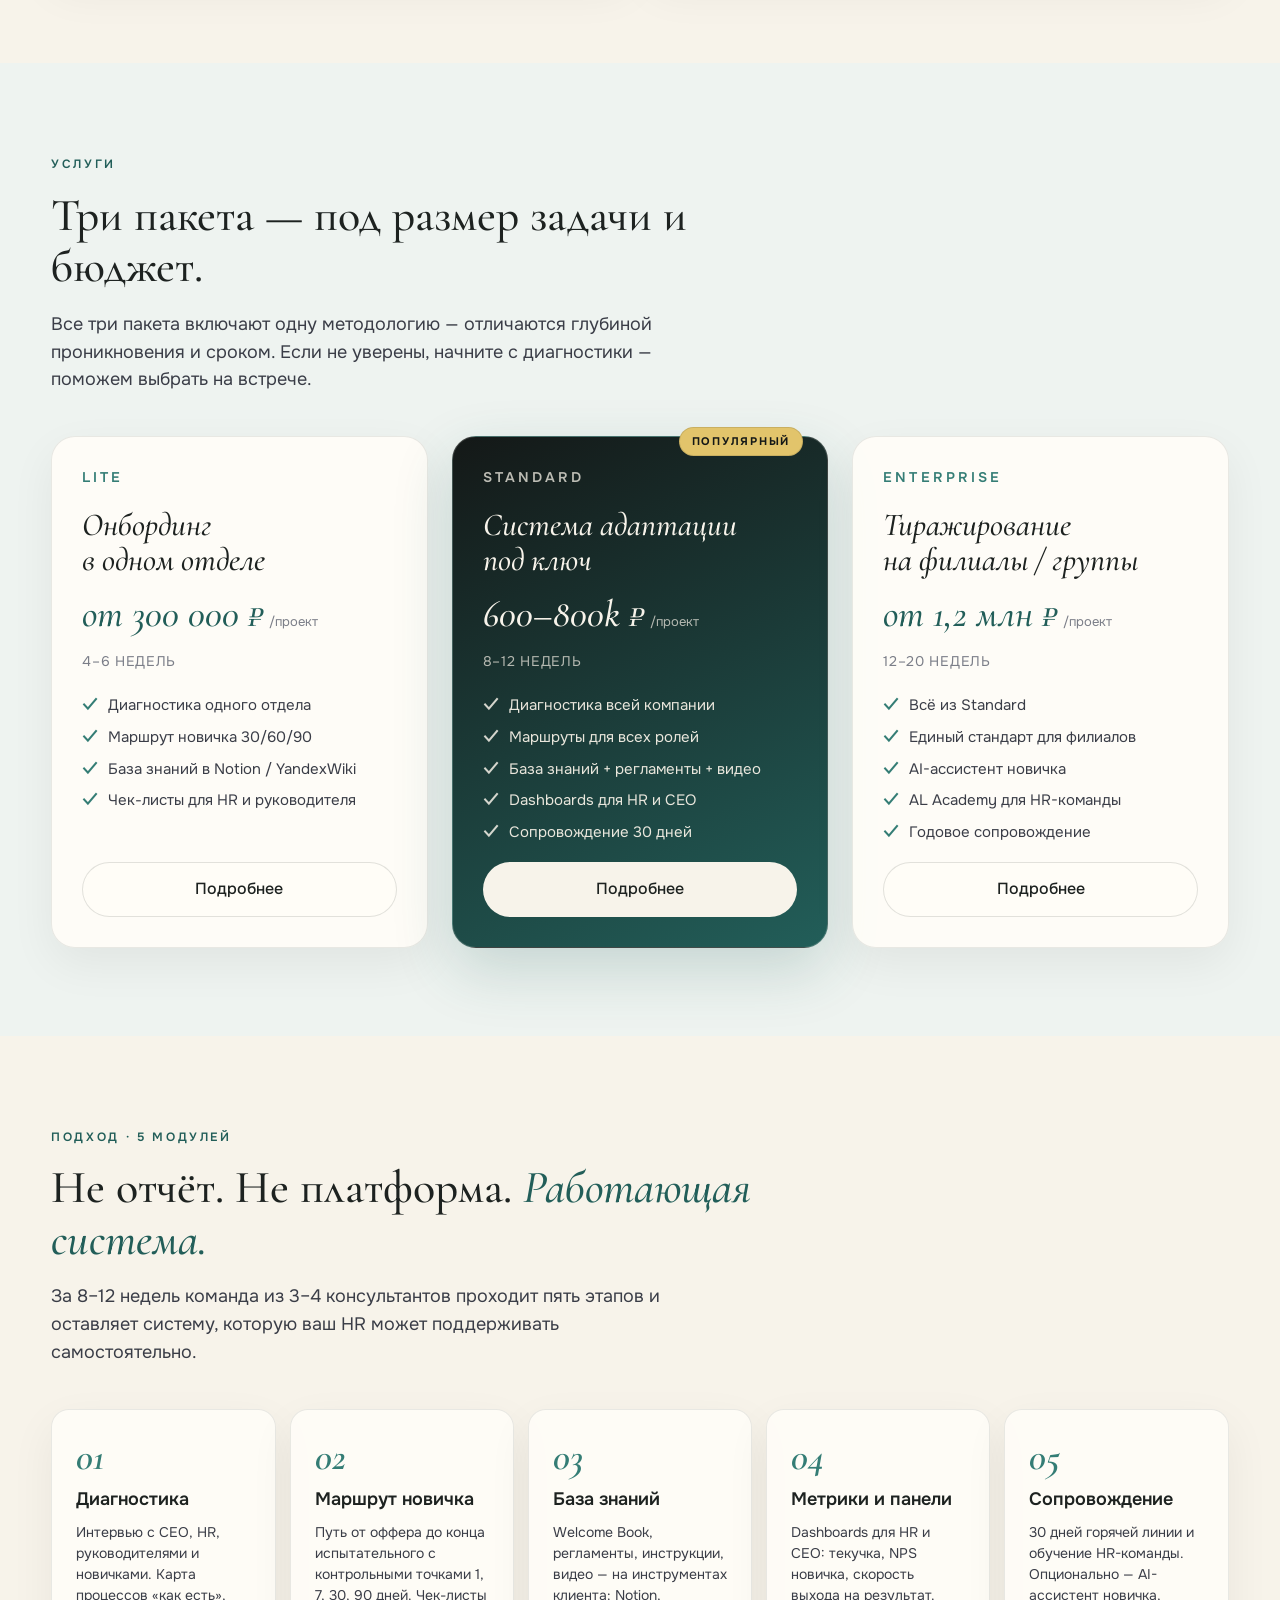
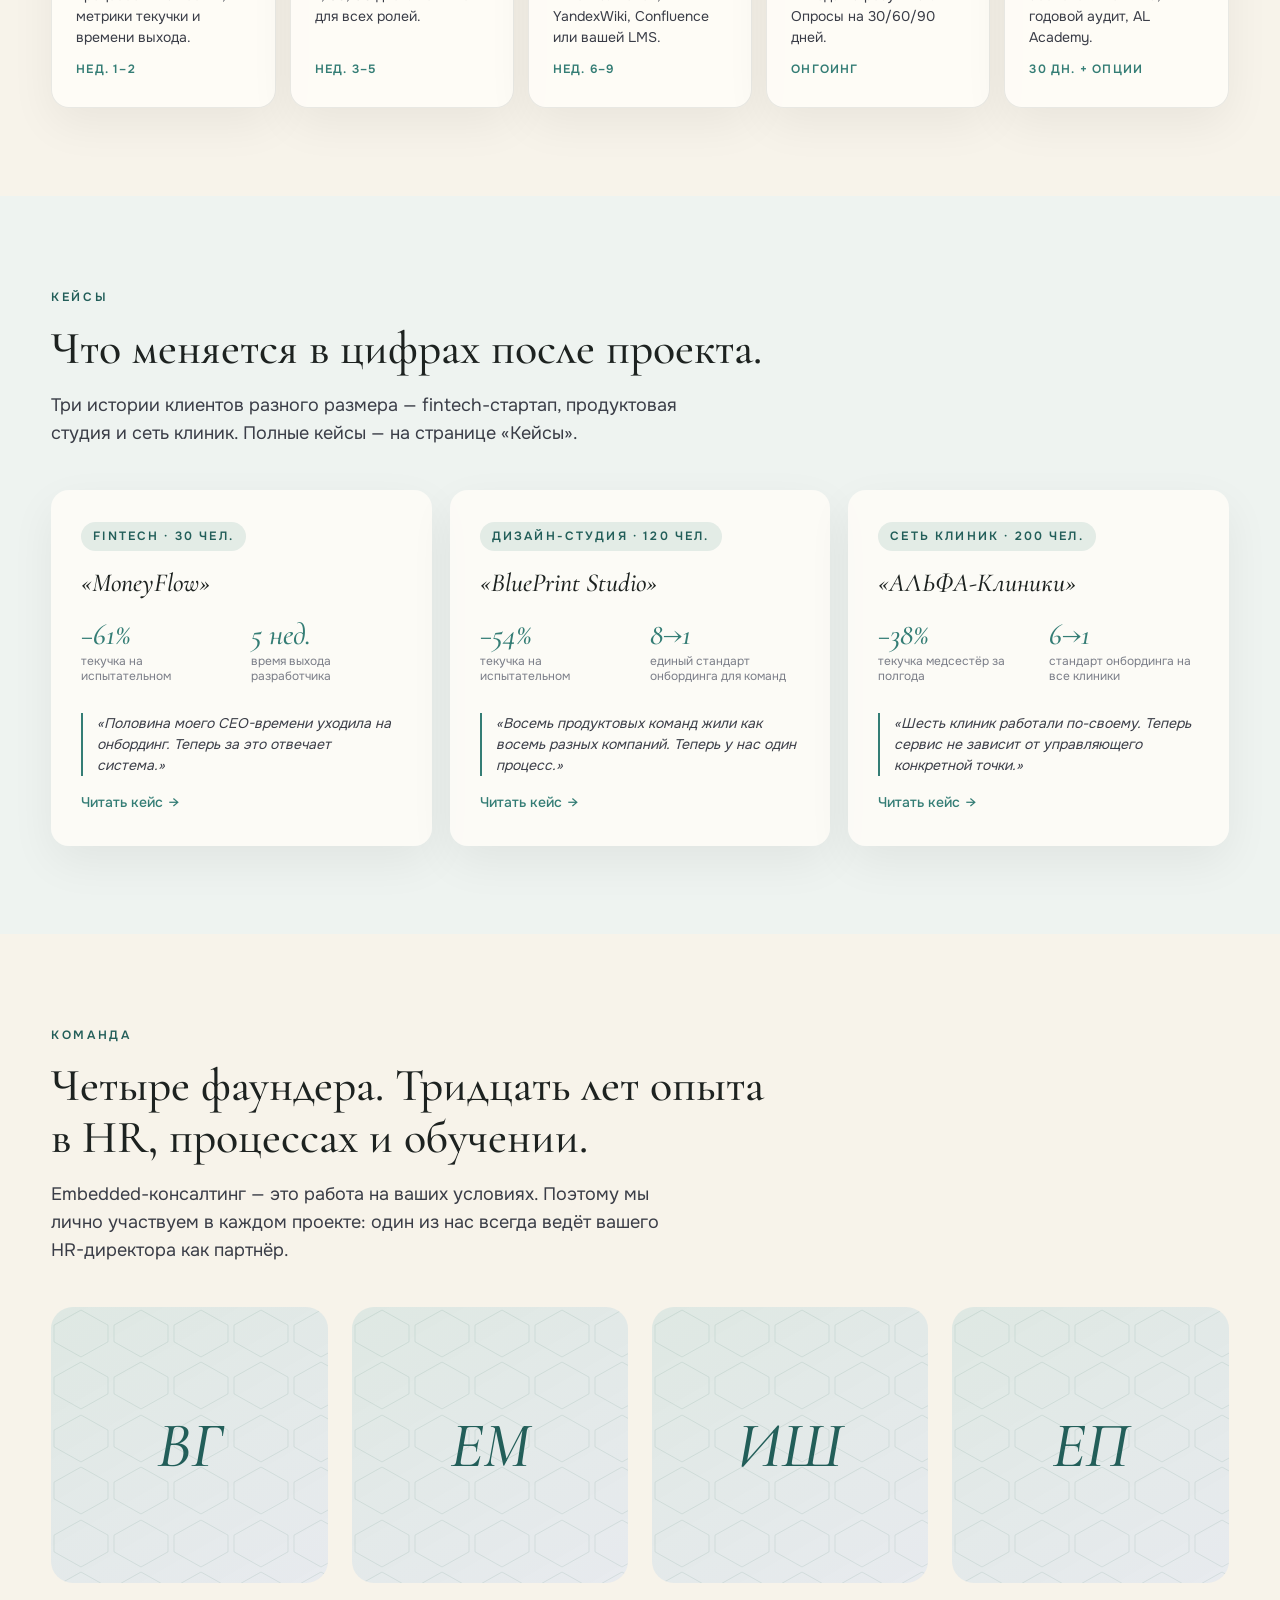
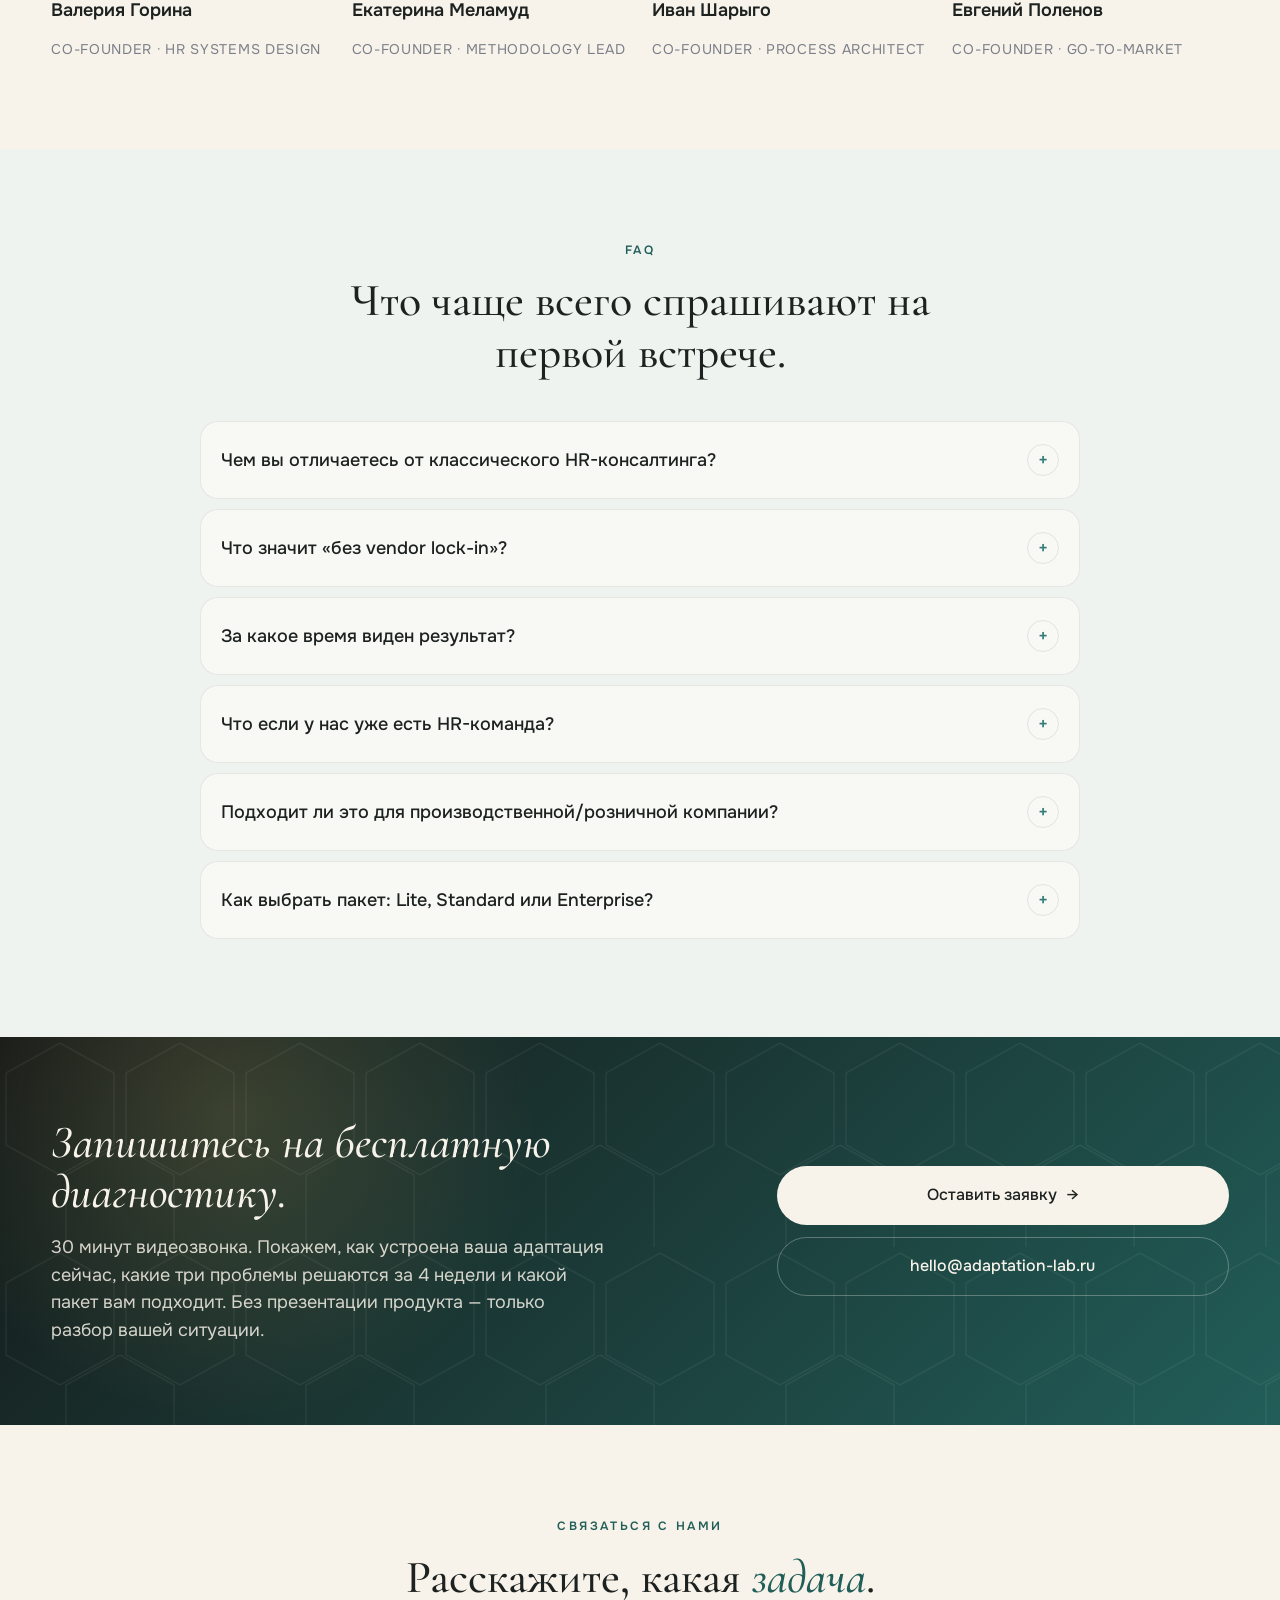
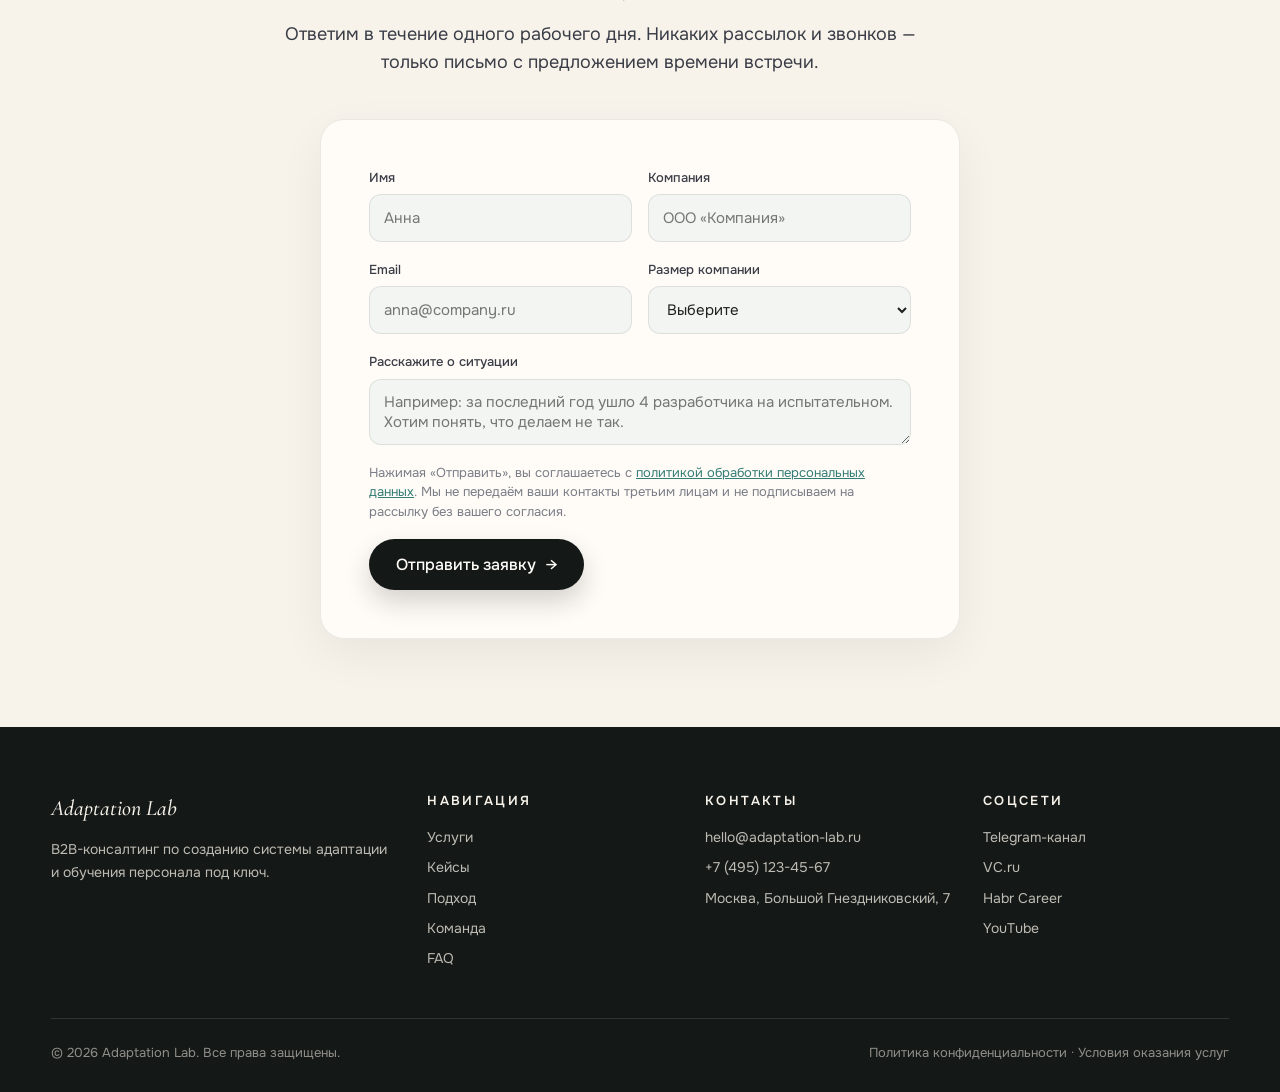
==== commit ec9b574b: "Add files via upload" ====
--- a/index.html
+++ b/index.html
@@ -54,28 +54,54 @@
         <a href="#contact" class="btn btn--primary">Записаться на диагностику <span class="arrow">→</span></a>
         <a href="services.html" class="btn btn--secondary">Посмотреть услуги</a>
       </div>
+      <div class="hero__proof" aria-label="Ключевые преимущества">
+        <span>Без SaaS-подписки</span>
+        <span>Передача HR-команде</span>
+        <span>Метрики для CEO</span>
+      </div>
     </div>
 
     <div class="hero__visual" aria-hidden="true">
-      <svg viewBox="0 0 420 420" xmlns="http://www.w3.org/2000/svg">
-        <defs>
-          <linearGradient id="hexGrad" x1="0" y1="0" x2="1" y2="1">
-            <stop offset="0%" stop-color="#4A7C6F"/>
-            <stop offset="100%" stop-color="#3E6A5E"/>
-          </linearGradient>
-        </defs>
-        <!-- Внешний шестиугольник -->
-        <polygon points="210,30 360,110 360,310 210,390 60,310 60,110" fill="none" stroke="#4A7C6F" stroke-width="1.5" opacity="0.35"/>
-        <!-- Средний -->
-        <polygon points="210,80 320,140 320,280 210,340 100,280 100,140" fill="none" stroke="#4A7C6F" stroke-width="1.5" opacity="0.5"/>
-        <!-- Внутренний (заполненный) -->
-        <polygon points="210,130 280,170 280,250 210,290 140,250 140,170" fill="url(#hexGrad)"/>
-        <!-- Маленькие узлы -->
-        <circle cx="210" cy="130" r="6" fill="#C8B99A"/>
-        <circle cx="280" cy="170" r="5" fill="#6B9E91"/>
-        <circle cx="140" cy="250" r="5" fill="#6B9E91"/>
-        <text x="210" y="218" text-anchor="middle" font-family="'Cormorant Garamond', serif" font-style="italic" font-size="44" fill="#F6F1E7">AL</text>
-      </svg>
+      <div class="hero-board">
+        <div class="hero-board__top">
+          <span>Onboarding OS</span>
+          <strong>90 дней</strong>
+        </div>
+        <div class="hero-board__score">
+          <span>Готовность новичка</span>
+          <strong>78%</strong>
+        </div>
+        <div class="hero-board__progress">
+          <span></span>
+        </div>
+        <div class="hero-board__rows">
+          <div class="hero-board__row is-done">
+            <span>01</span>
+            <strong>Доступы и welcome book</strong>
+            <em>готово</em>
+          </div>
+          <div class="hero-board__row is-active">
+            <span>02</span>
+            <strong>Первая встреча с наставником</strong>
+            <em>сегодня</em>
+          </div>
+          <div class="hero-board__row">
+            <span>03</span>
+            <strong>Цели на 30 дней</strong>
+            <em>через 2 дня</em>
+          </div>
+        </div>
+        <div class="hero-board__metrics">
+          <div>
+            <span>−30%</span>
+            <small>текучка</small>
+          </div>
+          <div>
+            <span>×3</span>
+            <small>быстрее старт</small>
+          </div>
+        </div>
+      </div>
     </div>
   </div>
 </section>
@@ -582,6 +608,8 @@
   </div>
 </footer>
 
+<a href="index.html#contact" class="mobile-sticky-cta">Записаться на диагностику <span>→</span></a>
+
 <script src="main.js"></script>
 </body>
 </html>
--- a/style.css
+++ b/style.css
@@ -5,17 +5,19 @@
    ============================================================ */
 
 :root {
-  --sage:        #4A7C6F;
-  --sage-deep:   #3E6A5E;
-  --sage-mid:    #6B9E91;
-  --sage-soft:   #D9E3DF;
-  --charcoal:    #1D2220;
-  --charcoal-2:  #2D3330;
-  --cream:       #F6F1E7;
-  --cream-2:     #EFEDE7;
-  --tan:         #C8B99A;
+  --sage:        #347D75;
+  --sage-deep:   #225E59;
+  --sage-mid:    #53A79B;
+  --sage-soft:   #DCEEEB;
+  --charcoal:    #141817;
+  --charcoal-2:  #242D2B;
+  --cream:       #F7F3EA;
+  --cream-2:     #EEF3F0;
+  --tan:         #E2C46B;
   --sand:        #E8DFC9;
-  --white:       #FDFAF5;
+  --white:       #FFFDF8;
+  --coral:       #D96F55;
+  --blue:        #3E66A8;
   --ink:         #1D2220;
   --ink-2:       #3A3D47;
   --muted:       #7B7E88;
@@ -24,7 +26,7 @@
   --font-serif:  'Cormorant Garamond', 'Times New Roman', serif;
   --font-sans:   'Onest', system-ui, -apple-system, sans-serif;
 
-  --radius:      6px;
+  --radius:      8px;
   --max-w:       1280px;
   --pad-x:       clamp(20px, 4vw, 56px);
 }
@@ -77,7 +79,7 @@
   align-items: center;
   gap: 10px;
   font-weight: 600;
-  letter-spacing: -0.01em;
+  letter-spacing: 0;
   font-size: 18px;
 }
 .logo-mark {
@@ -173,9 +175,9 @@
 .hero h1 {
   font-family: var(--font-serif);
   font-weight: 500;
-  font-size: clamp(40px, 5.5vw, 72px);
+  font-size: 68px;
   line-height: 1.04;
-  letter-spacing: -0.02em;
+  letter-spacing: 0;
   color: var(--ink);
   margin-bottom: 24px;
 }
@@ -324,9 +326,9 @@
 .section h2 {
   font-family: var(--font-serif);
   font-weight: 500;
-  font-size: clamp(32px, 4vw, 48px);
+  font-size: 46px;
   line-height: 1.12;
-  letter-spacing: -0.015em;
+  letter-spacing: 0;
   margin-bottom: 18px;
 }
 .section h2 em { font-style: italic; color: var(--sage); }
@@ -451,7 +453,7 @@
   font-weight: 500;
   font-size: 32px;
   line-height: 1.1;
-  letter-spacing: -0.01em;
+  letter-spacing: 0;
 }
 .package__price {
   font-family: var(--font-serif);
@@ -605,7 +607,7 @@
   font-weight: 500;
   font-size: 26px;
   line-height: 1.2;
-  letter-spacing: -0.01em;
+  letter-spacing: 0;
 }
 .case-card__metrics {
   display: flex;
@@ -675,7 +677,7 @@
   font-size: 64px;
   font-weight: 500;
   color: var(--sage);
-  letter-spacing: -0.01em;
+  letter-spacing: 0;
   position: relative;
   overflow: hidden;
 }
@@ -786,9 +788,9 @@
   font-family: var(--font-serif);
   font-style: italic;
   font-weight: 500;
-  font-size: clamp(32px, 4vw, 48px);
+  font-size: 46px;
   line-height: 1.1;
-  letter-spacing: -0.015em;
+  letter-spacing: 0;
   margin-bottom: 16px;
 }
 .cta-banner p {
@@ -957,9 +959,9 @@
 .page-hero h1 {
   font-family: var(--font-serif);
   font-weight: 500;
-  font-size: clamp(36px, 4.5vw, 60px);
+  font-size: 58px;
   line-height: 1.1;
-  letter-spacing: -0.02em;
+  letter-spacing: 0;
   max-width: 880px;
   margin-bottom: 18px;
 }
@@ -1037,7 +1039,7 @@
   font-weight: 500;
   font-size: 36px;
   line-height: 1.15;
-  letter-spacing: -0.01em;
+  letter-spacing: 0;
 }
 .case-block__metrics {
   display: grid;
@@ -1055,7 +1057,7 @@
   font-size: 38px;
   color: var(--sage);
   line-height: 1;
-  letter-spacing: -0.01em;
+  letter-spacing: 0;
 }
 .case-metric-big__label {
   font-size: 13px;
@@ -1174,3 +1176,758 @@
 .text-center { text-align: center; }
 .mt-lg { margin-top: 64px; }
 .mb-lg { margin-bottom: 64px; }
+
+/* ────────────── Design refresh 2026 ────────────── */
+body {
+  background:
+    linear-gradient(180deg, rgba(247, 243, 234, 0.98), rgba(238, 243, 240, 0.92) 42%, rgba(247, 243, 234, 1) 100%);
+}
+
+.site-header {
+  background: rgba(255, 253, 248, 0.86);
+  box-shadow: 0 8px 30px rgba(20, 24, 23, 0.06);
+}
+
+.logo {
+  color: var(--charcoal);
+}
+
+.logo-mark {
+  filter: drop-shadow(0 8px 16px rgba(52, 125, 117, 0.22));
+}
+
+.nav a {
+  color: rgba(20, 24, 23, 0.72);
+}
+
+.nav a.is-active {
+  color: var(--sage-deep);
+}
+
+.nav-cta,
+.btn--primary {
+  background: var(--charcoal);
+  color: var(--white) !important;
+  box-shadow: 0 12px 26px rgba(20, 24, 23, 0.18);
+}
+
+.nav-cta:hover,
+.btn--primary:hover {
+  background: var(--sage-deep);
+  box-shadow: 0 16px 32px rgba(34, 94, 89, 0.22);
+}
+
+.btn {
+  min-height: 48px;
+  border-radius: 999px;
+}
+
+.btn--secondary {
+  background: rgba(255, 253, 248, 0.66);
+  border-color: rgba(20, 24, 23, 0.12);
+}
+
+.hero {
+  padding: 58px 0 78px;
+  background:
+    radial-gradient(circle at 16% 18%, rgba(217, 111, 85, 0.16), transparent 30%),
+    radial-gradient(circle at 92% 16%, rgba(62, 102, 168, 0.12), transparent 28%),
+    linear-gradient(135deg, #fffdf8 0%, #eef3f0 56%, #f7f3ea 100%);
+}
+
+.hero::after {
+  content: '';
+  position: absolute;
+  inset: auto 0 0;
+  height: 1px;
+  background: linear-gradient(90deg, transparent, rgba(20, 24, 23, 0.16), transparent);
+}
+
+.hero__inner {
+  grid-template-columns: minmax(0, 1.05fr) minmax(360px, 0.95fr);
+  gap: 54px;
+}
+
+.hero__eyebrow {
+  color: var(--sage-deep);
+  background: rgba(52, 125, 117, 0.12);
+  border: 1px solid rgba(52, 125, 117, 0.18);
+}
+
+.hero h1 {
+  max-width: 710px;
+}
+
+.hero h1 em,
+.section h2 em,
+.page-hero h1 em {
+  color: var(--sage-deep);
+}
+
+.hero__lede {
+  max-width: 620px;
+  color: rgba(20, 24, 23, 0.78);
+}
+
+.hero__proof {
+  display: flex;
+  flex-wrap: wrap;
+  gap: 8px;
+  margin-top: 22px;
+}
+
+.hero__proof span {
+  display: inline-flex;
+  align-items: center;
+  min-height: 34px;
+  padding: 7px 12px;
+  border: 1px solid rgba(20, 24, 23, 0.1);
+  border-radius: 999px;
+  background: rgba(255, 253, 248, 0.7);
+  color: rgba(20, 24, 23, 0.72);
+  font-size: 13px;
+  font-weight: 600;
+}
+
+.hero__visual {
+  aspect-ratio: auto;
+  min-height: 460px;
+}
+
+.hero-board {
+  width: min(100%, 450px);
+  min-height: 410px;
+  padding: 24px;
+  border: 1px solid rgba(20, 24, 23, 0.12);
+  border-radius: 28px;
+  background:
+    linear-gradient(180deg, rgba(255, 253, 248, 0.95), rgba(255, 253, 248, 0.82)),
+    repeating-linear-gradient(135deg, rgba(52, 125, 117, 0.06) 0 1px, transparent 1px 16px);
+  box-shadow: 0 28px 80px rgba(20, 24, 23, 0.16);
+  position: relative;
+  overflow: hidden;
+}
+
+.hero-board::before {
+  content: '';
+  position: absolute;
+  width: 190px;
+  height: 190px;
+  right: -70px;
+  top: -70px;
+  background: radial-gradient(circle, rgba(217, 111, 85, 0.2), transparent 68%);
+}
+
+.hero-board::after {
+  content: 'AL';
+  position: absolute;
+  right: 24px;
+  bottom: 16px;
+  font-family: var(--font-serif);
+  font-style: italic;
+  font-size: 86px;
+  color: rgba(52, 125, 117, 0.08);
+  line-height: 1;
+}
+
+.hero-board__top,
+.hero-board__score,
+.hero-board__row,
+.hero-board__metrics {
+  position: relative;
+  z-index: 1;
+}
+
+.hero-board__top {
+  display: flex;
+  align-items: center;
+  justify-content: space-between;
+  margin-bottom: 30px;
+  color: rgba(20, 24, 23, 0.62);
+  font-size: 13px;
+  font-weight: 700;
+}
+
+.hero-board__top strong {
+  color: var(--sage-deep);
+  background: var(--sage-soft);
+  border-radius: 999px;
+  padding: 7px 11px;
+  font-size: 12px;
+}
+
+.hero-board__score {
+  display: flex;
+  align-items: flex-end;
+  justify-content: space-between;
+  gap: 18px;
+  margin-bottom: 12px;
+}
+
+.hero-board__score span {
+  max-width: 160px;
+  color: rgba(20, 24, 23, 0.72);
+  font-weight: 700;
+  line-height: 1.2;
+}
+
+.hero-board__score strong {
+  font-family: var(--font-serif);
+  font-style: italic;
+  font-size: 72px;
+  font-weight: 500;
+  line-height: 0.9;
+  color: var(--charcoal);
+}
+
+.hero-board__progress {
+  height: 10px;
+  border-radius: 999px;
+  background: rgba(20, 24, 23, 0.08);
+  overflow: hidden;
+  margin-bottom: 24px;
+}
+
+.hero-board__progress span {
+  display: block;
+  width: 78%;
+  height: 100%;
+  border-radius: inherit;
+  background: linear-gradient(90deg, var(--sage), var(--coral));
+}
+
+.hero-board__rows {
+  display: flex;
+  flex-direction: column;
+  gap: 10px;
+}
+
+.hero-board__row {
+  display: grid;
+  grid-template-columns: 34px 1fr auto;
+  gap: 12px;
+  align-items: center;
+  padding: 13px 0;
+  border-bottom: 1px solid rgba(20, 24, 23, 0.08);
+}
+
+.hero-board__row span {
+  display: grid;
+  place-items: center;
+  width: 34px;
+  height: 34px;
+  border-radius: 50%;
+  background: rgba(20, 24, 23, 0.07);
+  color: rgba(20, 24, 23, 0.58);
+  font-size: 12px;
+  font-weight: 700;
+}
+
+.hero-board__row strong {
+  color: var(--charcoal);
+  font-size: 14px;
+  line-height: 1.2;
+}
+
+.hero-board__row em {
+  color: rgba(20, 24, 23, 0.52);
+  font-size: 12px;
+  font-style: normal;
+  font-weight: 700;
+}
+
+.hero-board__row.is-done span {
+  background: var(--sage);
+  color: var(--white);
+}
+
+.hero-board__row.is-active {
+  border-color: rgba(217, 111, 85, 0.2);
+}
+
+.hero-board__row.is-active span {
+  background: var(--coral);
+  color: var(--white);
+}
+
+.hero-board__metrics {
+  display: grid;
+  grid-template-columns: 1fr 1fr;
+  gap: 12px;
+  margin-top: 22px;
+}
+
+.hero-board__metrics div {
+  border-radius: 18px;
+  padding: 16px;
+  background: rgba(52, 125, 117, 0.1);
+}
+
+.hero-board__metrics div:last-child {
+  background: rgba(62, 102, 168, 0.1);
+}
+
+.hero-board__metrics span {
+  display: block;
+  font-family: var(--font-serif);
+  font-style: italic;
+  font-size: 34px;
+  color: var(--sage-deep);
+  line-height: 1;
+}
+
+.hero-board__metrics small {
+  display: block;
+  margin-top: 5px;
+  color: rgba(20, 24, 23, 0.58);
+  font-size: 12px;
+  font-weight: 700;
+}
+
+.trust-bar {
+  background: var(--charcoal);
+  padding: 28px 0;
+}
+
+.trust-bar__grid {
+  gap: 12px;
+}
+
+.trust-stat {
+  min-height: 132px;
+  justify-content: space-between;
+  padding: 20px;
+  border: 1px solid rgba(255, 253, 248, 0.1);
+  border-radius: 18px;
+  background: linear-gradient(180deg, rgba(255, 253, 248, 0.08), rgba(255, 253, 248, 0.02));
+}
+
+.trust-stat__num {
+  color: var(--tan);
+  font-size: 42px;
+}
+
+.section {
+  padding: 88px 0;
+}
+
+.section-header {
+  margin-bottom: 42px;
+}
+
+.section__eyebrow,
+.page-hero__eyebrow {
+  color: var(--sage-deep);
+}
+
+.pain-grid,
+.cases-grid {
+  gap: 18px;
+}
+
+.pain-card,
+.package,
+.case-card,
+.step,
+.form,
+.case-block,
+.module-row,
+.compare-table {
+  border-color: rgba(20, 24, 23, 0.09);
+  box-shadow: 0 16px 46px rgba(20, 24, 23, 0.06);
+}
+
+.pain-card,
+.case-card,
+.step,
+.module-row,
+.case-block {
+  border-radius: 18px;
+}
+
+.pain-card {
+  padding: 24px;
+  background: rgba(255, 253, 248, 0.82);
+}
+
+.pain-card__icon {
+  border-radius: 14px;
+  background: var(--charcoal);
+  color: var(--white);
+  font-family: var(--font-sans);
+  font-size: 18px;
+}
+
+.package {
+  border-radius: 24px;
+  padding: 30px;
+  background: rgba(255, 253, 248, 0.9);
+}
+
+.package--featured {
+  background:
+    linear-gradient(155deg, var(--charcoal) 0%, var(--sage-deep) 100%);
+  border-color: rgba(255, 253, 248, 0.18);
+  box-shadow: 0 22px 60px rgba(34, 94, 89, 0.2);
+}
+
+.package--featured:hover {
+  background:
+    linear-gradient(155deg, var(--charcoal) 0%, var(--sage-deep) 100%);
+}
+
+.package__badge {
+  background: var(--tan);
+  border: 1px solid rgba(20, 24, 23, 0.12);
+}
+
+.package__price {
+  color: var(--sage-deep);
+}
+
+.steps {
+  gap: 14px;
+}
+
+.step {
+  background: rgba(255, 253, 248, 0.86);
+}
+
+.case-card {
+  background: rgba(255, 253, 248, 0.82);
+}
+
+.case-card__industry {
+  color: var(--sage-deep);
+  background: rgba(52, 125, 117, 0.12);
+}
+
+.team-member__avatar {
+  border-radius: 22px;
+  background:
+    linear-gradient(150deg, rgba(52, 125, 117, 0.16), rgba(62, 102, 168, 0.12)),
+    var(--white);
+  color: var(--sage-deep);
+}
+
+.faq__item {
+  background: rgba(255, 253, 248, 0.58);
+  border: 1px solid rgba(20, 24, 23, 0.08);
+  border-radius: 18px;
+  margin-bottom: 10px;
+  padding: 0 20px;
+}
+
+.cta-banner {
+  background:
+    radial-gradient(circle at 18% 20%, rgba(226, 196, 107, 0.18), transparent 28%),
+    linear-gradient(135deg, var(--charcoal) 0%, var(--sage-deep) 100%);
+}
+
+.form {
+  border-radius: 24px;
+  background: rgba(255, 253, 248, 0.92);
+}
+
+.form input,
+.form textarea,
+.form select {
+  min-height: 48px;
+  border-radius: 12px;
+  background: rgba(238, 243, 240, 0.72);
+}
+
+.page-hero {
+  background:
+    radial-gradient(circle at 86% 10%, rgba(217, 111, 85, 0.12), transparent 26%),
+    linear-gradient(135deg, #fffdf8 0%, #eef3f0 100%);
+}
+
+.mobile-sticky-cta {
+  display: none;
+}
+
+@media (max-width: 920px) {
+  .hero__inner {
+    grid-template-columns: 1fr;
+  }
+
+  .hero__visual {
+    min-height: 0;
+  }
+
+  .package--featured {
+    order: -1;
+  }
+}
+
+@media (max-width: 720px) {
+  body {
+    padding-bottom: 76px;
+  }
+
+  .site-header__inner {
+    height: 64px;
+  }
+
+  .nav {
+    top: 64px;
+    padding: 12px var(--pad-x) 20px;
+    background: rgba(255, 253, 248, 0.97);
+    box-shadow: 0 20px 48px rgba(20, 24, 23, 0.14);
+  }
+
+  .nav a {
+    padding: 14px 0;
+    font-size: 16px;
+  }
+
+  .nav-cta {
+    width: 100%;
+    justify-content: center;
+    margin-top: 14px;
+  }
+
+  .hero {
+    padding: 34px 0 42px;
+  }
+
+  .hero__inner {
+    gap: 26px;
+  }
+
+  .hero__eyebrow,
+  .section__eyebrow,
+  .page-hero__eyebrow {
+    font-size: 11px;
+    letter-spacing: 0.14em;
+  }
+
+  .hero h1 {
+    font-size: 42px;
+    line-height: 1.04;
+    margin-bottom: 18px;
+  }
+
+  .hero__lede {
+    font-size: 17px;
+    margin-bottom: 24px;
+  }
+
+  .hero__cta {
+    display: grid;
+    grid-template-columns: 1fr;
+    gap: 10px;
+  }
+
+  .hero__cta .btn,
+  .cta-banner__buttons .btn,
+  .form .btn {
+    width: 100%;
+    justify-content: center;
+  }
+
+  .hero__proof {
+    margin-top: 16px;
+    gap: 7px;
+  }
+
+  .hero__proof span {
+    font-size: 12px;
+    min-height: 32px;
+  }
+
+  .hero-board {
+    width: 100%;
+    min-height: auto;
+    padding: 18px;
+    border-radius: 22px;
+  }
+
+  .hero-board__top {
+    margin-bottom: 22px;
+  }
+
+  .hero-board__score strong {
+    font-size: 58px;
+  }
+
+  .hero-board__row {
+    grid-template-columns: 30px 1fr;
+  }
+
+  .hero-board__row em {
+    grid-column: 2;
+  }
+
+  .hero-board__metrics span {
+    font-size: 30px;
+  }
+
+  .trust-bar {
+    padding: 16px 0;
+  }
+
+  .trust-bar__grid {
+    grid-template-columns: 1fr 1fr;
+    gap: 10px;
+  }
+
+  .trust-stat {
+    min-height: 116px;
+    padding: 16px;
+    border-radius: 16px;
+  }
+
+  .trust-stat__num {
+    font-size: 34px;
+  }
+
+  .trust-stat__label {
+    font-size: 12px;
+  }
+
+  .section {
+    padding: 56px 0;
+  }
+
+  .section h2,
+  .cta-banner h2 {
+    font-size: 34px;
+    line-height: 1.12;
+  }
+
+  .section__lede,
+  .page-hero p,
+  .cta-banner p {
+    font-size: 16px;
+  }
+
+  .pain-card,
+  .package,
+  .case-card,
+  .step {
+    padding: 22px;
+  }
+
+  .package__title {
+    font-size: 30px;
+  }
+
+  .package__price {
+    font-size: 34px;
+  }
+
+  .steps {
+    grid-template-columns: 1fr;
+  }
+
+  .team-grid {
+    grid-template-columns: 1fr;
+  }
+
+  .team-member {
+    display: grid;
+    grid-template-columns: 74px 1fr;
+    gap: 8px 14px;
+    align-items: center;
+  }
+
+  .team-member__avatar {
+    grid-row: span 2;
+    font-size: 30px;
+    border-radius: 18px;
+  }
+
+  .team-member__role {
+    font-size: 12px;
+  }
+
+  .faq__q {
+    font-size: 16px;
+    padding: 18px 0;
+  }
+
+  .cta-banner {
+    padding: 48px 0;
+  }
+
+  .form {
+    padding: 22px;
+    border-radius: 20px;
+  }
+
+  .site-footer {
+    padding: 48px 0 28px;
+  }
+
+  .page-hero {
+    padding: 46px 0 42px;
+  }
+
+  .page-hero h1 {
+    font-size: 38px;
+    line-height: 1.08;
+  }
+
+  .compare-table {
+    display: block;
+    overflow-x: auto;
+    min-width: 100%;
+  }
+
+  .compare-table table {
+    min-width: 680px;
+  }
+
+  .case-block,
+  .module-row {
+    border-radius: 20px;
+  }
+
+  .mobile-sticky-cta {
+    position: fixed;
+    left: 14px;
+    right: 14px;
+    bottom: 14px;
+    z-index: 120;
+    display: flex;
+    align-items: center;
+    justify-content: center;
+    min-height: 52px;
+    padding: 14px 18px;
+    border-radius: 999px;
+    background: var(--charcoal);
+    color: var(--white);
+    box-shadow: 0 18px 46px rgba(20, 24, 23, 0.32);
+    font-weight: 700;
+  }
+
+  .mobile-sticky-cta span {
+    margin-left: 8px;
+  }
+}
+
+@media (max-width: 420px) {
+  :root {
+    --pad-x: 16px;
+  }
+
+  .hero h1 {
+    font-size: 38px;
+  }
+
+  .hero-board__score {
+    align-items: flex-start;
+    flex-direction: column;
+  }
+
+  .trust-bar__grid {
+    grid-template-columns: 1fr;
+  }
+
+  .trust-stat {
+    min-height: auto;
+    gap: 10px;
+  }
+}
